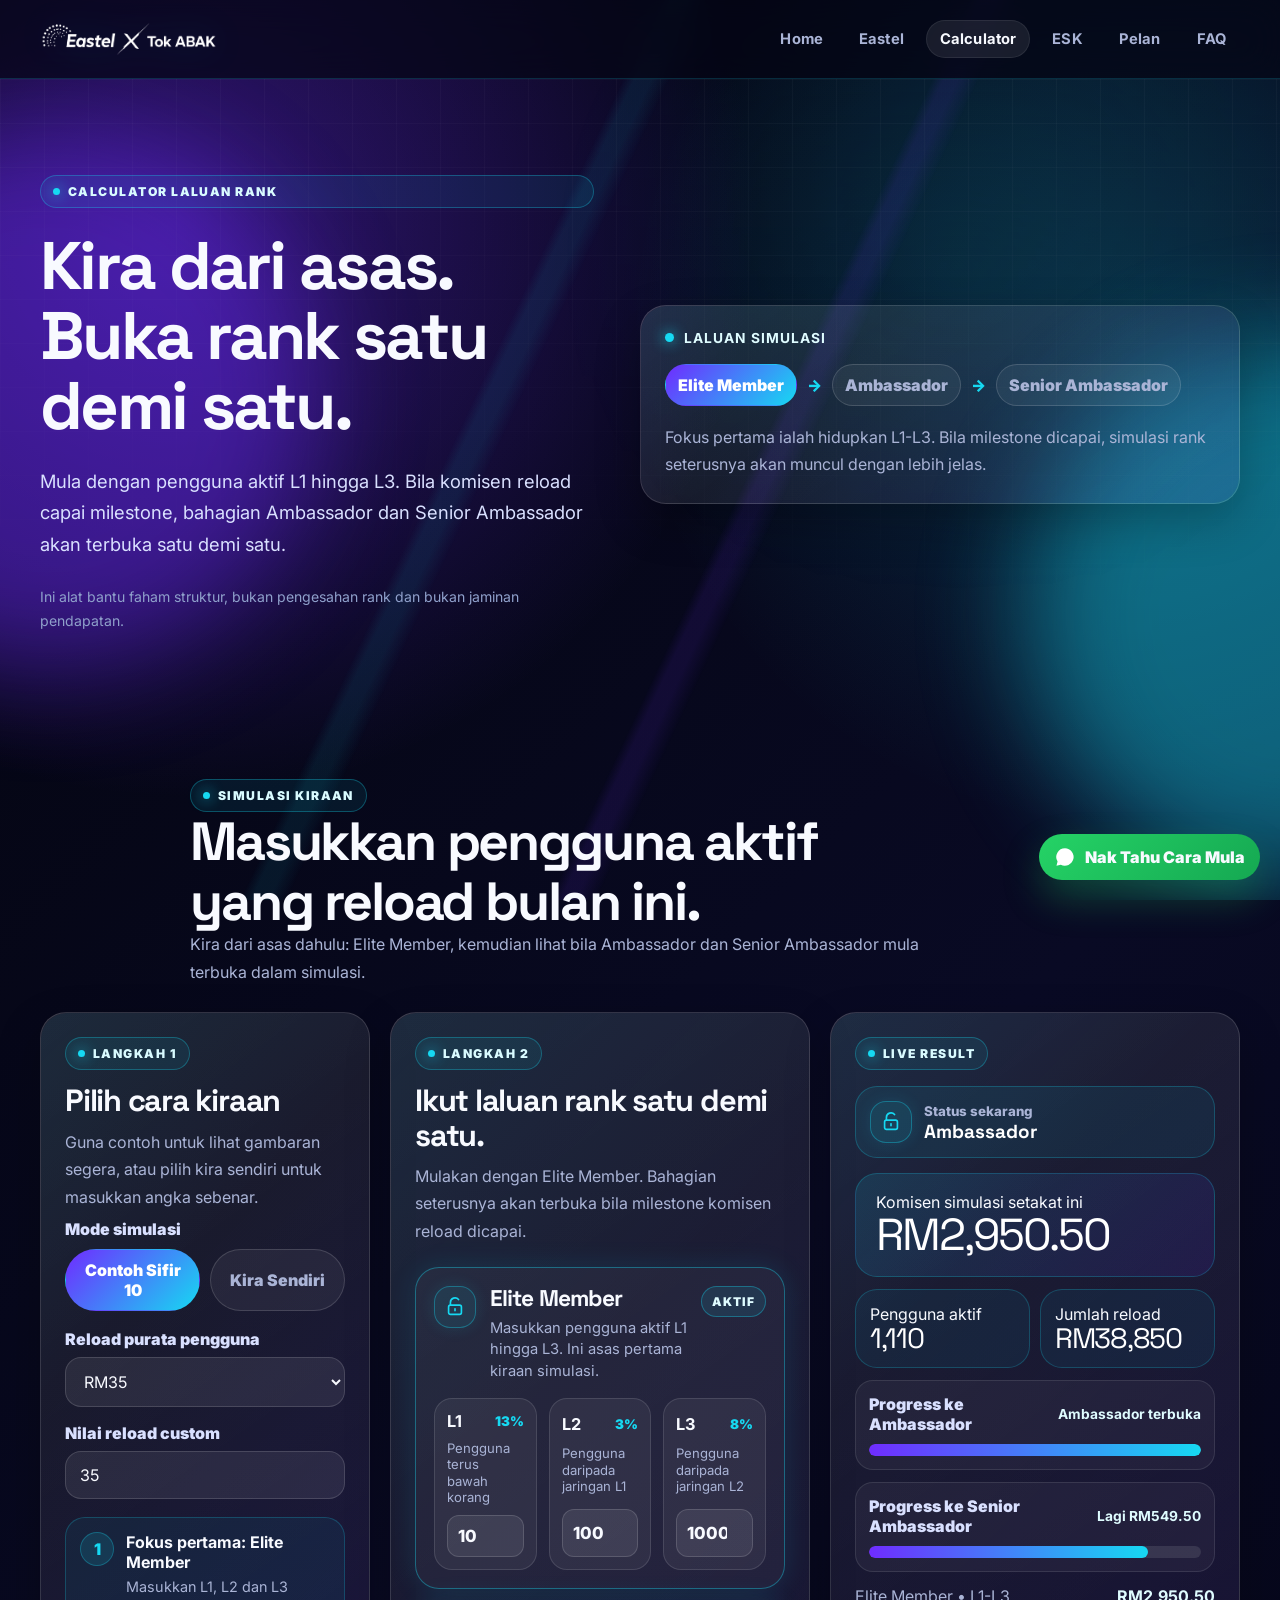
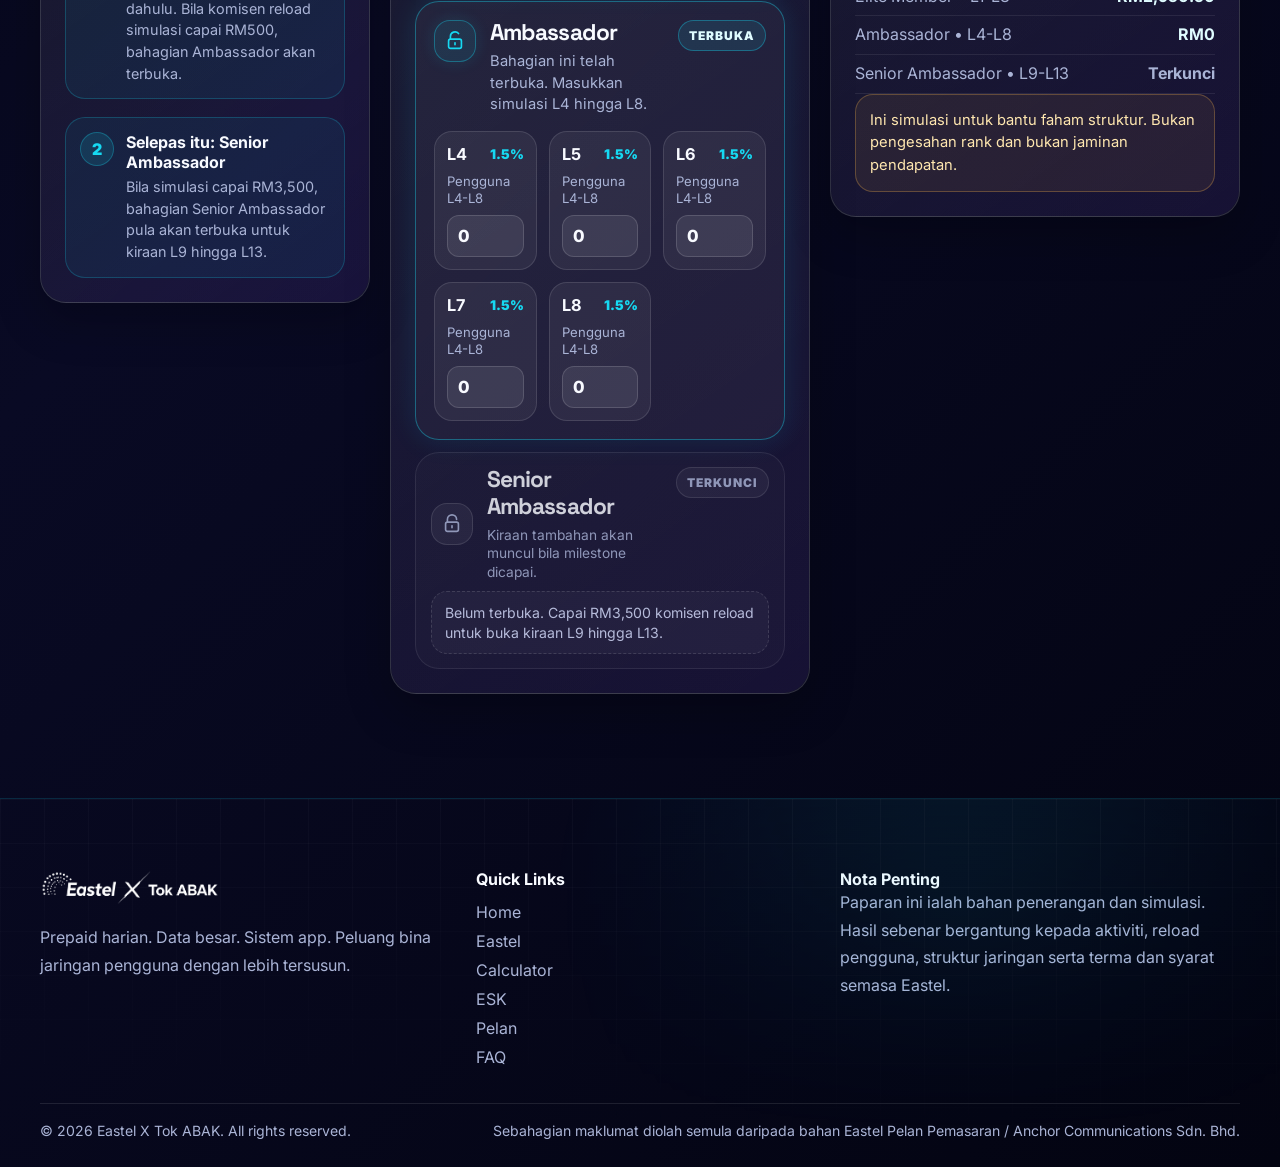
==== calculator/index.html @ 1380b823 "Add files via upload" ====
<!doctype html>
<html lang="ms">
<head>
  <meta charset="utf-8">
  <meta name="viewport" content="width=device-width, initial-scale=1">
  <title>Eastel X Tok ABAK | Calculator Laluan Rank</title>
  <meta name="description" content="Simulasi interaktif untuk faham laluan Elite Member, Ambassador dan Senior Ambassador berdasarkan komisen reload.">
  <meta property="og:title" content="Eastel X Tok ABAK | Calculator Laluan Rank">
  <meta property="og:description" content="Simulasi interaktif untuk faham laluan Elite Member, Ambassador dan Senior Ambassador berdasarkan komisen reload.">
  <meta property="og:image" content="https://jtk-eastel.github.io/TokAbak/assets/og-eastel-tok-abak.png">
  <meta property="og:type" content="website">
  <meta name="twitter:card" content="summary_large_image">
  <link rel="icon" href="../assets/favicon.png">
  <link rel="preconnect" href="https://fonts.googleapis.com">
  <link rel="preconnect" href="https://fonts.gstatic.com" crossorigin>
  <link href="https://fonts.googleapis.com/css2?family=Inter:wght@400;500;600;700;800;900&family=Space+Grotesk:wght@600;700&display=swap" rel="stylesheet">
  <link rel="stylesheet" href="../style.css">
</head>
<body class="calculator-page">
  <div class="site-bg" aria-hidden="true"><span class="orb orb-a"></span><span class="orb orb-b"></span></div>
  <header class="site-header">
  <div class="container nav-shell">
    <a class="brand" href="../"><img src="../assets/logo-eastel-x-tokabak-white.png" alt="Eastel X Tok ABAK"></a>
    <nav class="nav-links" aria-label="Navigasi utama"><a class="nav-link " href="../">Home</a>
<a class="nav-link " href="../eastel/">Eastel</a>
<a class="nav-link active" href="../calculator/">Calculator</a>
<a class="nav-link " href="../esk/">ESK</a>
<a class="nav-link " href="../pelan-pemasaran/">Pelan</a>
<a class="nav-link " href="../faq/">FAQ</a></nav>
    <button class="menu-toggle" aria-label="Buka menu" aria-expanded="false" data-menu-toggle><span></span><span></span><span></span></button>
  </div>
  <div class="mobile-panel" data-mobile-menu>
    <div class="mobile-panel-inner">
      <a class="mobile-link " href="../">Home</a>
<a class="mobile-link " href="../eastel/">Eastel</a>
<a class="mobile-link active" href="../calculator/">Calculator</a>
<a class="mobile-link " href="../esk/">ESK</a>
<a class="mobile-link " href="../pelan-pemasaran/">Pelan</a>
<a class="mobile-link " href="../faq/">FAQ</a>
    </div>
  </div>
</header>
  <main>
<section class="hero section-dark cyber-bg calculator-hero calculator-story-hero">
  <div class="container hero-grid">
    <div class="hero-copy reveal">
      <span class="eyebrow">Calculator Laluan Rank</span>
      <h1>Kira dari asas. Buka rank satu demi satu.</h1>
      <p class="lead">Mula dengan pengguna aktif L1 hingga L3. Bila komisen reload capai milestone, bahagian Ambassador dan Senior Ambassador akan terbuka satu demi satu.</p>
      <p class="mini-disclaimer">Ini alat bantu faham struktur, bukan pengesahan rank dan bukan jaminan pendapatan.</p>
    </div>
    <div class="dashboard-card reveal calc-preview-card rank-story-card">
      <div class="unlock-preview-line"><span class="preview-dot"></span><b>Laluan Simulasi</b></div>
      <div class="preview-ranks" aria-label="Laluan rank calculator">
        <span class="preview-rank active">Elite Member</span>
        <span class="preview-arrow">→</span>
        <span class="preview-rank">Ambassador</span>
        <span class="preview-arrow">→</span>
        <span class="preview-rank">Senior Ambassador</span>
      </div>
      <p>Fokus pertama ialah hidupkan L1-L3. Bila milestone dicapai, simulasi rank seterusnya akan muncul dengan lebih jelas.</p>
    </div>
  </div>
</section>

<section class="section calculator-guided-section" data-income-calculator>
  <div class="container guided-calculator-intro reveal">
    <span class="eyebrow">Simulasi Kiraan</span>
    <h2>Masukkan pengguna aktif yang reload bulan ini.</h2>
    <p>Kira dari asas dahulu: Elite Member, kemudian lihat bila Ambassador dan Senior Ambassador mula terbuka dalam simulasi.</p>
  </div>

  <div class="container unlock-dashboard guided-unlock-dashboard">
    <aside class="dashboard-card rank-setup guided-setup reveal">
      <span class="eyebrow">Langkah 1</span>
      <h2>Pilih cara kiraan</h2>
      <p>Guna contoh untuk lihat gambaran segera, atau pilih kira sendiri untuk masukkan angka sebenar.</p>

      <label class="field-label">Mode simulasi</label>
      <div class="preset-tabs unlock-presets guided-mode-tabs">
        <button type="button" class="active" data-preset="example10">Contoh Sifir 10</button>
        <button type="button" data-preset="manual">Kira Sendiri</button>
      </div>

      <div class="form-group">
        <label for="reload">Reload purata pengguna</label>
        <select id="reload" data-reload>
          <option value="35">RM35</option>
          <option value="50">RM50</option>
          <option value="custom">Custom</option>
        </select>
      </div>
      <div class="form-group" data-custom-wrap hidden>
        <label for="customReload">Nilai reload custom</label>
        <input id="customReload" type="number" min="1" value="35" data-custom-reload>
      </div>

      <div class="unlock-help-card friendly-help-card">
        <span class="help-icon" aria-hidden="true">1</span>
        <div>
          <strong>Fokus pertama: Elite Member</strong>
          <p>Masukkan L1, L2 dan L3 dahulu. Bila komisen reload simulasi capai RM500, bahagian Ambassador akan terbuka.</p>
        </div>
      </div>
      <div class="unlock-help-card friendly-help-card">
        <span class="help-icon" aria-hidden="true">2</span>
        <div>
          <strong>Selepas itu: Senior Ambassador</strong>
          <p>Bila simulasi capai RM3,500, bahagian Senior Ambassador pula akan terbuka untuk kiraan L9 hingga L13.</p>
        </div>
      </div>
    </aside>

    <aside class="dashboard-card unlock-result result-panel guided-result reveal" aria-live="polite">
      <span class="eyebrow">Live Result</span>
      <div class="rank-status" data-rank-status>
        <span class="rank-status-icon" data-status-icon aria-hidden="true"></span>
        <div>
          <small>Status sekarang</small>
          <strong data-status-title>Elite Member</strong>
        </div>
      </div>

      <div class="result-tile primary-result">
        <span>Komisen simulasi setakat ini</span>
        <div class="result-number" data-result-commission>RM2,950.50</div>
      </div>
      <div class="result-mini-grid">
        <div class="result-tile compact"><span>Pengguna aktif</span><div class="result-number small" data-result-users>1,110</div></div>
        <div class="result-tile compact"><span>Jumlah reload</span><div class="result-number small" data-result-reload>RM38,850</div></div>
      </div>

      <div class="milestone-card" data-ambassador-progress>
        <div class="milestone-head"><span>Progress ke Ambassador</span><b data-ambassador-text>100% ke RM500</b></div>
        <div class="progress-bar"><span data-ambassador-bar style="width:100%"></span></div>
      </div>
      <div class="milestone-card" data-senior-progress>
        <div class="milestone-head"><span>Progress ke Senior Ambassador</span><b data-senior-text>84% ke RM3,500</b></div>
        <div class="progress-bar"><span data-senior-bar style="width:84%"></span></div>
      </div>

      <div class="breakdown" data-breakdown></div>
      <p class="disclaimer">Ini simulasi untuk bantu faham struktur. Bukan pengesahan rank dan bukan jaminan pendapatan.</p>
    </aside>

    <section class="dashboard-card unlock-journey guided-journey reveal">
      <span class="eyebrow">Langkah 2</span>
      <h2>Ikut laluan rank satu demi satu.</h2>
      <p>Mulakan dengan Elite Member. Bahagian seterusnya akan terbuka bila milestone komisen reload dicapai.</p>
      <div class="rank-unlock-stack" data-unlock-journey></div>
    </section>
  </div>
</section>
</main>
  <footer class="site-footer section-dark">
  <div class="container footer-grid">
    <div class="footer-brand">
      <img src="../assets/logo-eastel-x-tokabak-white.png" alt="Eastel X Tok ABAK">
      <p>Prepaid harian. Data besar. Sistem app. Peluang bina jaringan pengguna dengan lebih tersusun.</p>
    </div>
    <div class="footer-links">
      <strong>Quick Links</strong>
      <div><a href="../">Home</a>
<a href="../eastel/">Eastel</a>
<a href="../calculator/">Calculator</a>
<a href="../esk/">ESK</a>
<a href="../pelan-pemasaran/">Pelan</a>
<a href="../faq/">FAQ</a></div>
    </div>
    <div class="footer-note">
      <strong>Nota Penting</strong>
      <p>Paparan ini ialah bahan penerangan dan simulasi. Hasil sebenar bergantung kepada aktiviti, reload pengguna, struktur jaringan serta terma dan syarat semasa Eastel.</p>
    </div>
  </div>
  <div class="container footer-bottom">
    <span>© 2026 Eastel X Tok ABAK. All rights reserved.</span>
    <span>Sebahagian maklumat diolah semula daripada bahan Eastel Pelan Pemasaran / Anchor Communications Sdn. Bhd.</span>
  </div>
</footer>
<a class="floating-wa" href="https://api.whatsapp.com/send/?phone=601175947174&text=NakTahuCaraMula&type=phone_number&app_absent=0" target="_blank" rel="noopener" aria-label="Nak Tahu Cara Mula"><img src="../assets/whatsapp-logo-white.svg" alt=""><span>Nak Tahu Cara Mula</span></a>
  <script src="../script.js"></script>
</body>
</html>
---- style.css ----
:root{
  --bg:#050615; --bg-deep:#080a22; --bg-soft:#101338;
  --panel:rgba(255,255,255,.065); --panel-strong:rgba(255,255,255,.1); --panel-glass:rgba(13,16,48,.74);
  --purple:#6f2cff; --violet:#8b35ff; --cyan:#16d9f2; --blue:#3b82f6; --green:#25d366;
  --text:#f8faff; --muted:#aab4d6; --muted-strong:#d9e0ff;
  --border:rgba(255,255,255,.14); --border-glow:rgba(22,217,242,.34);
  --soft-panel:#f7f5ff; --dark-text:#0d1022; --muted-dark:#5f6680;
  --radius-md:18px; --radius-lg:26px; --radius-xl:34px;
  --shadow-glow:0 0 40px rgba(111,44,255,.35); --shadow-cyan:0 0 32px rgba(22,217,242,.28);
  --container:1200px;
}
*{box-sizing:border-box}
html{scroll-behavior:smooth}
body{
  margin:0; font-family:Inter,system-ui,-apple-system,Segoe UI,sans-serif; color:var(--text);
  background:
    radial-gradient(circle at 14% 8%, rgba(111,44,255,.42), transparent 36rem),
    radial-gradient(circle at 88% 12%, rgba(22,217,242,.18), transparent 31rem),
    linear-gradient(135deg,#03040d 0%,#090a24 50%,#030411 100%);
  min-height:100vh; overflow-x:hidden;
}
body.menu-open{overflow:hidden}
a{color:inherit;text-decoration:none}
img{max-width:100%;display:block}
button,input,select{font:inherit}
.container{width:min(var(--container),calc(100% - 40px));margin-inline:auto}
.section{padding:104px 0;position:relative}
.section.compact{padding:72px 0}
.section-dark{position:relative;overflow:hidden}
.section-dark::before,.cyber-bg::before{
  content:"";position:absolute;inset:0;pointer-events:none;opacity:.52;
  background-image:
    linear-gradient(rgba(255,255,255,.055) 1px,transparent 1px),
    linear-gradient(90deg,rgba(255,255,255,.055) 1px,transparent 1px),
    radial-gradient(circle at 75% 30%,rgba(22,217,242,.18),transparent 26rem);
  background-size:44px 44px,44px 44px,100% 100%;
  mask-image:linear-gradient(to bottom,black,transparent 95%);
}
.site-bg{position:fixed;inset:0;overflow:hidden;pointer-events:none;z-index:-3}
.site-bg::after{content:"";position:absolute;inset:-20%;background:linear-gradient(115deg,transparent 0 42%,rgba(22,217,242,.08) 42.5% 43.2%,transparent 44% 55%,rgba(111,44,255,.11) 55.5% 56.1%,transparent 57%);animation:gridShift 18s linear infinite}
.orb{position:absolute;width:34rem;height:34rem;border-radius:999px;filter:blur(55px);opacity:.42;animation:floatOrb 12s ease-in-out infinite alternate}
.orb-a{background:var(--purple);left:-14rem;top:8rem}.orb-b{background:var(--cyan);right:-18rem;top:38%;animation-delay:-4s}
@keyframes gridShift{to{transform:translate3d(70px,40px,0)}}
@keyframes floatOrb{to{transform:translate3d(4rem,-2rem,0) scale(1.08)}}
@media(prefers-reduced-motion:reduce){*,*::before,*::after{animation:none!important;transition:none!important;scroll-behavior:auto!important}}
.site-header{position:sticky;top:0;z-index:1000;background:rgba(5,6,21,.72);backdrop-filter:blur(18px);border-bottom:1px solid rgba(22,217,242,.18)}
.nav-shell{min-height:78px;display:flex;align-items:center;gap:26px}
.brand{display:inline-flex;align-items:center;flex:0 0 auto}.brand img{width:178px;max-height:56px;object-fit:contain;filter:drop-shadow(0 0 18px rgba(22,217,242,.2))}
.nav-links{margin-left:auto;display:flex;align-items:center;gap:8px}.nav-link{padding:10px 14px;border-radius:999px;color:var(--muted);font-weight:700;font-size:.92rem;letter-spacing:.01em}.nav-link:hover,.nav-link.active{color:var(--text);background:rgba(255,255,255,.08);box-shadow:inset 0 0 0 1px rgba(255,255,255,.08)}
.btn{display:inline-flex;align-items:center;justify-content:center;gap:10px;padding:13px 18px;border-radius:999px;border:1px solid transparent;font-weight:900;line-height:1;cursor:pointer;transition:.2s ease;white-space:nowrap;min-height:48px}
.btn img{width:20px;height:20px}.btn-primary{background:linear-gradient(135deg,var(--green),#15a852);color:white;box-shadow:0 14px 34px rgba(37,211,102,.26)}.btn-primary:hover{transform:translateY(-2px);box-shadow:0 20px 42px rgba(37,211,102,.34)}
.btn-secondary{background:linear-gradient(135deg,var(--purple),var(--cyan));color:white;box-shadow:var(--shadow-glow)}.btn-secondary:hover,.btn-ghost:hover{transform:translateY(-2px)}
.btn-ghost{border-color:rgba(255,255,255,.2);background:rgba(255,255,255,.06);color:var(--text)}.btn.full{width:100%}
.nav-cta{padding-inline:16px}.menu-toggle{display:none;margin-left:auto;width:48px;height:48px;border:1px solid var(--border);background:rgba(255,255,255,.06);border-radius:16px;align-items:center;justify-content:center;flex-direction:column;gap:5px}.menu-toggle span{width:20px;height:2px;border-radius:4px;background:var(--text)}
.mobile-panel{display:none;position:fixed;inset:78px 16px auto 16px;z-index:999}.mobile-panel-inner{border:1px solid var(--border);background:rgba(8,10,34,.94);backdrop-filter:blur(22px);border-radius:26px;padding:18px;box-shadow:var(--shadow-glow)}.mobile-link{display:block;padding:15px 16px;border-radius:16px;color:var(--muted);font-weight:900}.mobile-link.active,.mobile-link:hover{color:var(--text);background:rgba(255,255,255,.08)}
.eyebrow{display:inline-flex;align-items:center;gap:8px;padding:8px 12px;border:1px solid rgba(22,217,242,.3);border-radius:999px;color:#d9fbff;background:rgba(22,217,242,.08);font-size:.76rem;font-weight:900;letter-spacing:.12em;text-transform:uppercase}.eyebrow::before{content:"";width:7px;height:7px;border-radius:999px;background:var(--cyan);box-shadow:0 0 14px var(--cyan)}
h1,h2,h3{font-family:"Space Grotesk",Inter,sans-serif;margin:0;color:var(--text);letter-spacing:-.04em}h1{font-size:clamp(2.65rem,6.3vw,5.5rem);line-height:1.03}h2{font-size:clamp(2rem,4.2vw,3.45rem);line-height:1.11}h3{font-size:1.18rem;line-height:1.18}p{color:var(--muted);line-height:1.72;font-size:clamp(1rem,1.2vw,1.1rem);margin:0}.lead{font-size:1.15rem;color:var(--muted-strong);max-width:760px}.highlight{color:var(--cyan);text-shadow:0 0 20px rgba(22,217,242,.28)}
.hero{padding:106px 0 86px;min-height:calc(100vh - 78px);display:flex;align-items:center}.hero-grid{position:relative;z-index:1;display:grid;grid-template-columns:minmax(0,1.02fr) minmax(390px,.98fr);gap:54px;align-items:center}.hero-copy{display:grid;gap:24px}.hero-copy p{max-width:690px}.hero-actions{display:flex;gap:14px;align-items:center;flex-wrap:wrap}.mini-disclaimer{font-size:.88rem!important;color:#8fa0cb!important}.hero-stage{position:relative}.hero-composition{position:relative;min-height:560px;border:1px solid rgba(22,217,242,.22);border-radius:38px;background:linear-gradient(145deg,rgba(255,255,255,.1),rgba(255,255,255,.035));box-shadow:var(--shadow-glow);overflow:hidden;padding:24px}.hero-composition::before{content:"";position:absolute;inset:18px;border-radius:30px;border:1px solid rgba(255,255,255,.08);background:radial-gradient(circle at 50% 80%,rgba(22,217,242,.22),transparent 16rem),linear-gradient(180deg,rgba(111,44,255,.12),transparent);z-index:0}.hero-img{position:relative;z-index:2;width:100%;height:100%;object-fit:contain;filter:drop-shadow(0 25px 50px rgba(0,0,0,.46))}.platform{position:absolute;left:14%;right:14%;bottom:40px;height:44px;border-radius:999px;background:radial-gradient(ellipse at center,rgba(22,217,242,.58),transparent 70%);filter:blur(4px);animation:pulseGlow 3s ease-in-out infinite alternate}.hud-chip{position:absolute;z-index:3;display:flex;align-items:center;gap:8px;padding:10px 12px;border-radius:999px;border:1px solid rgba(22,217,242,.28);background:rgba(5,6,21,.72);backdrop-filter:blur(12px);font-weight:900;font-size:.82rem;box-shadow:0 0 22px rgba(22,217,242,.15)}.hud-chip i{width:8px;height:8px;border-radius:999px;background:var(--cyan);box-shadow:0 0 12px var(--cyan)}.chip-1{top:28px;left:24px}.chip-2{top:112px;right:20px}.chip-3{bottom:110px;left:22px}.chip-4{bottom:30px;right:24px}@keyframes pulseGlow{to{opacity:.65;transform:scaleX(1.12)}}
.section-head{display:grid;gap:14px;margin-bottom:34px}.section-head.center{text-align:center;justify-items:center}.section-head p{max-width:760px}.grid{display:grid;gap:20px}.grid.four{grid-template-columns:repeat(4,1fr)}.grid.three{grid-template-columns:repeat(3,1fr)}.grid.two{grid-template-columns:repeat(2,1fr)}
.glass-card,.neon-card,.dashboard-card,.product-frame,.table-card,.faq-item{position:relative;border:1px solid var(--border);background:linear-gradient(145deg,rgba(255,255,255,.095),rgba(255,255,255,.035));border-radius:var(--radius-lg);padding:24px;box-shadow:0 18px 46px rgba(0,0,0,.24);overflow:hidden}.glass-card::after,.neon-card::after,.dashboard-card::after{content:"";position:absolute;inset:0;border-radius:inherit;pointer-events:none;background:linear-gradient(135deg,rgba(22,217,242,.08),transparent 32%,rgba(111,44,255,.1));opacity:.85}.glass-card>* ,.neon-card>* ,.dashboard-card>*{position:relative;z-index:1}.glass-card h3,.neon-card h3{margin:12px 0 8px}.card-icon,.mission-id{display:inline-grid;place-items:center;min-width:42px;height:42px;border-radius:15px;border:1px solid rgba(22,217,242,.26);background:rgba(22,217,242,.08);color:var(--cyan);font-weight:900}.neon-card{border-color:rgba(22,217,242,.22)}.neon-card:hover{box-shadow:var(--shadow-cyan);transform:translateY(-3px)}.dark-card{background:rgba(8,10,34,.65)}
.stats-hud{display:grid;grid-template-columns:repeat(4,1fr);gap:18px}.stat-card{padding:22px;border:1px solid rgba(22,217,242,.22);border-radius:24px;background:rgba(255,255,255,.06);box-shadow:inset 0 1px 0 rgba(255,255,255,.08),0 0 26px rgba(22,217,242,.08)}.stat-card strong{display:block;font-family:"Space Grotesk";font-size:clamp(1.75rem,3.2vw,3rem);line-height:1.05;white-space:nowrap;color:white}.stat-card span{display:block;margin-top:8px;color:var(--muted);font-weight:800}
.mentor-console{display:grid;grid-template-columns:.9fr 1.1fr;gap:38px;align-items:center}.mentor-frame{position:relative;border-radius:34px;padding:22px;background:linear-gradient(145deg,rgba(111,44,255,.3),rgba(22,217,242,.08));border:1px solid rgba(255,255,255,.14);box-shadow:var(--shadow-glow)}.mentor-frame img{border-radius:26px;width:100%;max-height:560px;object-fit:cover;object-position:center top}.mentor-label{position:absolute;left:40px;bottom:40px;padding:12px 14px;border-radius:999px;background:rgba(5,6,21,.76);border:1px solid rgba(22,217,242,.28);backdrop-filter:blur(14px);font-weight:900}.mission-grid{display:grid;gap:16px}.mission-card{display:grid;grid-template-columns:auto 1fr;gap:16px;align-items:start}.split{display:grid;grid-template-columns:1fr 1fr;gap:38px;align-items:center}.product-frame{padding:18px}.product-frame img{border-radius:22px;width:100%;object-fit:contain;background:rgba(0,0,0,.18)}.holo-caption{margin-top:12px;color:var(--muted);font-size:.92rem}.pill-list{display:flex;gap:10px;flex-wrap:wrap}.pill-list span,.chapter-pills a{padding:9px 12px;border-radius:999px;border:1px solid rgba(22,217,242,.24);background:rgba(22,217,242,.07);font-weight:800;color:#dffcff;font-size:.9rem}.cta-panel{text-align:center;border:1px solid rgba(22,217,242,.22);border-radius:38px;background:linear-gradient(145deg,rgba(111,44,255,.18),rgba(22,217,242,.08));padding:54px;box-shadow:var(--shadow-glow)}.cta-panel p{max-width:720px;margin:14px auto 24px}.light-section{background:linear-gradient(180deg,#f7f5ff,#eef3ff);color:var(--dark-text)}.light-section h2,.light-section h3{color:var(--dark-text)}.light-section p{color:var(--muted-dark)}.light-card{background:white;border:1px solid rgba(13,16,34,.1);box-shadow:0 18px 38px rgba(13,16,34,.08);color:var(--dark-text)}.light-card p{color:var(--muted-dark)}
.dashboard-layout{display:grid;grid-template-columns:300px minmax(0,1fr) 320px;gap:18px;align-items:start}.control-panel,.result-panel{position:sticky;top:100px}.form-group{display:grid;gap:8px;margin-bottom:16px}.form-group label{font-weight:900;color:var(--muted-strong)}select,input{width:100%;border:1px solid rgba(255,255,255,.14);border-radius:16px;background:rgba(255,255,255,.08);color:var(--text);padding:13px 14px;outline:none}select option{color:#111}.preset-tabs{display:flex;gap:8px;flex-wrap:wrap}.preset-tabs button,.rank-tabs button{border:1px solid var(--border);background:rgba(255,255,255,.06);color:var(--muted);border-radius:999px;padding:10px 13px;font-weight:900;cursor:pointer}.preset-tabs button.active,.rank-tabs button.active{background:linear-gradient(135deg,var(--purple),var(--cyan));color:white;border-color:transparent}.level-groups{display:grid;gap:16px}.level-group{border:1px solid var(--border);border-radius:24px;padding:16px;background:rgba(255,255,255,.04)}.level-group h3{font-size:1rem;margin-bottom:12px}.level-grid{display:grid;grid-template-columns:repeat(3,1fr);gap:10px}.level-card{border:1px solid rgba(255,255,255,.12);background:rgba(255,255,255,.055);border-radius:18px;padding:12px}.level-card.locked{opacity:.48}.level-card.unlocked{border-color:rgba(22,217,242,.42);box-shadow:0 0 18px rgba(22,217,242,.1)}.level-card label{display:flex;justify-content:space-between;gap:8px;font-weight:900;margin-bottom:8px}.level-card small{color:var(--muted)}.level-card input{padding:10px;border-radius:12px}.result-number{font-family:"Space Grotesk";font-size:clamp(2rem,4vw,3.5rem);line-height:1.02;color:white;white-space:nowrap}.result-tile{padding:18px;border-radius:22px;border:1px solid rgba(22,217,242,.22);background:rgba(22,217,242,.06);margin-bottom:12px}.progress-bar{height:12px;border-radius:999px;background:rgba(255,255,255,.1);overflow:hidden;margin-top:10px}.progress-bar span{display:block;height:100%;width:0%;background:linear-gradient(90deg,var(--purple),var(--cyan));border-radius:inherit;transition:width .5s ease}.breakdown{display:grid;gap:8px;margin-top:14px}.breakdown-row{display:flex;justify-content:space-between;gap:12px;color:var(--muted);border-bottom:1px solid rgba(255,255,255,.08);padding-bottom:8px}.breakdown-row b{color:var(--text)}.disclaimer{border:1px solid rgba(255,184,77,.28);background:rgba(255,184,77,.08);color:#ffe7b0;border-radius:18px;padding:14px;font-size:.92rem;line-height:1.55}.esk-calc{display:grid;grid-template-columns:repeat(3,1fr);gap:14px}.esk-results{display:grid;grid-template-columns:repeat(4,1fr);gap:14px;margin-top:20px}.rank-ladder{display:grid;grid-template-columns:repeat(4,1fr);gap:18px;position:relative}.rank-card{min-height:230px}.rank-card .rate{font-family:"Space Grotesk";font-size:2rem;color:var(--cyan);margin:12px 0}.verification-wall{display:grid;grid-template-columns:1fr 1fr;gap:18px}.verification-wall .product-frame:first-child{grid-row:span 2}.chapter-pills{display:flex;gap:10px;overflow-x:auto;padding-bottom:8px;margin:22px 0 30px}.chapter-pills a{flex:0 0 auto}.data-table{width:100%;border-collapse:separate;border-spacing:0;overflow:hidden;border-radius:20px}.data-table th,.data-table td{padding:15px 16px;border-bottom:1px solid rgba(255,255,255,.1);text-align:left}.data-table th{color:#dffcff;background:rgba(22,217,242,.08)}.data-table td{color:var(--muted-strong)}.table-wrap{overflow-x:auto;border:1px solid var(--border);border-radius:22px;background:rgba(255,255,255,.045)}.timeline{display:grid;grid-template-columns:repeat(4,1fr);gap:14px}.timeline-card strong{display:block;color:var(--cyan);font-family:"Space Grotesk";font-size:1.5rem;white-space:nowrap}.faq-list{display:grid;gap:14px;max-width:900px;margin-inline:auto}.faq-item{padding:0}.faq-question{width:100%;border:0;background:transparent;color:var(--text);display:flex;align-items:center;justify-content:space-between;gap:24px;padding:22px 24px;cursor:pointer;text-align:left;font-weight:900}.faq-icon{width:34px;height:34px;border-radius:999px;border:1px solid rgba(22,217,242,.26);display:grid;place-items:center;flex:0 0 auto;color:var(--cyan);background:rgba(22,217,242,.08)}.faq-answer{display:grid;grid-template-rows:0fr;transition:grid-template-rows .25s ease}.faq-answer>div{overflow:hidden;padding:0 24px}.faq-item.open{border-color:rgba(22,217,242,.38);box-shadow:var(--shadow-cyan)}.faq-item.open .faq-answer{grid-template-rows:1fr}.faq-item.open .faq-answer>div{padding-bottom:22px}.faq-item.open .faq-icon{background:linear-gradient(135deg,var(--purple),var(--cyan));color:white}.site-footer{padding:70px 0 28px;border-top:1px solid rgba(22,217,242,.16)}.footer-grid{display:grid;grid-template-columns:1.1fr .9fr 1.1fr;gap:36px}.footer-brand img{width:180px;margin-bottom:18px}.footer-links div{display:grid;gap:9px;margin-top:13px}.footer-links a{color:var(--muted)}.footer-links a:hover{color:var(--cyan)}.footer-bottom{border-top:1px solid rgba(255,255,255,.1);margin-top:36px;padding-top:18px;display:flex;justify-content:space-between;gap:16px;color:var(--muted);font-size:.88rem}.floating-wa{position:fixed;right:20px;bottom:20px;z-index:998;display:flex;align-items:center;gap:9px;padding:12px 15px;border-radius:999px;background:linear-gradient(135deg,var(--green),#15a852);box-shadow:0 18px 38px rgba(37,211,102,.28);font-weight:900}.floating-wa img{width:22px;height:22px}.reveal{opacity:0;transform:translateY(18px);transition:opacity .6s ease,transform .6s ease}.reveal.in-view{opacity:1;transform:none}
@media(max-width:1060px){.nav-links,.nav-cta{display:none}.menu-toggle{display:flex}.mobile-panel.open{display:block}.hero-grid,.mentor-console,.split,.dashboard-layout{grid-template-columns:1fr}.hero{padding-top:82px}.hero-composition{min-height:auto}.control-panel,.result-panel{position:relative;top:auto}.stats-hud,.grid.four,.rank-ladder,.esk-results{grid-template-columns:repeat(2,1fr)}.verification-wall{grid-template-columns:1fr}.verification-wall .product-frame:first-child{grid-row:auto}.footer-grid{grid-template-columns:1fr 1fr}}
@media(max-width:720px){.container{width:min(100% - 28px, var(--container))}.section{padding:64px 0}.hero{min-height:auto;padding:64px 0}.hero-grid{gap:28px}.hero-actions .btn{width:100%}h1{font-size:clamp(2.2rem,12vw,3.4rem)}h2{font-size:clamp(1.8rem,9vw,2.55rem)}.brand img{width:138px}.stats-hud,.grid.three,.grid.four,.grid.two,.esk-calc,.esk-results,.timeline{grid-template-columns:1fr}.level-grid{grid-template-columns:1fr}.hero-composition{border-radius:26px;padding:12px}.hud-chip{position:relative;display:inline-flex;top:auto!important;left:auto!important;right:auto!important;bottom:auto!important;margin:5px;font-size:.74rem}.hero-composition .hud-wrap{position:absolute;left:14px;right:14px;bottom:14px;display:flex;flex-wrap:wrap}.cta-panel{padding:34px 20px}.footer-grid,.footer-bottom{grid-template-columns:1fr;display:grid}.floating-wa span{display:none}.floating-wa{border-radius:50%;width:56px;height:56px;justify-content:center;padding:0}.result-number{font-size:2.15rem}.stat-card strong{white-space:normal;overflow-wrap:normal}.table-wrap{margin-inline:-4px}.data-table th,.data-table td{padding:13px 12px;white-space:nowrap}}

/* === FINAL PRESENTATION QA AMEND: overflow-safe graphics & numbers === */
:root{
  --num-max: 2.85rem;
}

/* Slightly tighter hero typography for presentation screens */
h1{font-size:clamp(2.45rem,5.25vw,4.75rem);line-height:1.04;}
.hero-grid{grid-template-columns:minmax(0,.96fr) minmax(420px,1.04fr);gap:46px;}
.hero-composition{
  min-height:clamp(380px,34vw,500px);
  display:flex;
  align-items:center;
  justify-content:center;
}
.hero-img{height:auto;max-height:100%;object-fit:contain;}
.platform{bottom:28px;}

/* Universal numeric safety: no cropped money values */
.dashboard-card,
.result-panel,
.result-tile,
.stat-card,
.product-frame,
.glass-card,
.neon-card{min-width:0;}
.result-tile,
.stat-card{
  overflow:visible;
}
.result-tile span,
.stat-card span{
  display:block;
}
.result-number,
.timeline-card strong,
.stat-card strong{
  max-width:100%;
  white-space:nowrap;
  overflow:visible;
  text-overflow:clip;
  letter-spacing:-.055em;
}
.result-number{
  font-size:clamp(1.85rem,3.1vw,var(--num-max));
}
.result-panel .result-number{
  font-size:clamp(1.85rem,2.6vw,2.55rem);
}
.dashboard-card .result-number{
  font-size:clamp(1.75rem,2.55vw,2.45rem);
}
.stat-card strong{
  font-size:clamp(1.65rem,2.8vw,2.65rem);
}

/* Better console layout: give Result HUD more room and let center shrink safely */
.dashboard-layout{
  grid-template-columns:minmax(250px,290px) minmax(0,1fr) minmax(360px,420px);
  gap:22px;
}
.result-panel{
  overflow:visible;
}
.result-panel .result-tile{
  padding:18px 20px;
}
.breakdown-row{
  align-items:flex-start;
}
.breakdown-row span{min-width:0;line-height:1.35;}
.breakdown-row b{white-space:nowrap;}

/* Mini dashboard cards must reflow instead of cutting values */
.dashboard-card .grid.two{
  grid-template-columns:repeat(auto-fit,minmax(240px,1fr));
}

/* ESK result cards: never force 4 columns if currency is long */
.esk-results{
  grid-template-columns:repeat(auto-fit,minmax(240px,1fr));
  align-items:stretch;
}
.esk-results .result-tile{
  min-height:126px;
}
.esk-results .result-number{
  font-size:clamp(2rem,3vw,2.9rem);
}

/* ESK form spacing presentation-ready */
.esk-calc{grid-template-columns:repeat(3,minmax(0,1fr));}
.preset-tabs{row-gap:10px;}

/* FAQ hero card: no placeholder feel */
.faq-question span:first-child{line-height:1.35;}
.faq-icon{font-size:1.2rem;font-weight:900;}

/* Presentation screen widths */
@media(max-width:1180px){
  .dashboard-layout{grid-template-columns:1fr;}
  .control-panel,.result-panel{position:relative;top:auto;}
  .result-panel .result-number{font-size:clamp(2rem,7vw,3.2rem);}
  .dashboard-card .result-number{font-size:clamp(2rem,5vw,3rem);}
}

@media(max-width:900px){
  .hero-grid{grid-template-columns:1fr;}
  .hero-composition{min-height:auto;padding:16px;}
  .hero-img{width:100%;}
  .platform{display:none;}
  .stats-hud{grid-template-columns:repeat(2,minmax(0,1fr));}
}

@media(max-width:720px){
  h1{font-size:clamp(2.15rem,10vw,3.25rem);}
  .result-number,
  .result-panel .result-number,
  .dashboard-card .result-number,
  .esk-results .result-number{
    font-size:clamp(1.85rem,10vw,2.65rem);
  }
  .stat-card strong{
    white-space:nowrap;
    font-size:clamp(1.7rem,9vw,2.55rem);
  }
  .stats-hud{grid-template-columns:1fr 1fr;gap:12px;}
  .stat-card{padding:18px 16px;border-radius:20px;}
  .stat-card span{font-size:.86rem;line-height:1.25;}
  .dashboard-card .grid.two{grid-template-columns:1fr;}
  .esk-calc,.esk-results{grid-template-columns:1fr;}
  .result-tile{padding:16px;}
}

@media(max-width:430px){
  .stats-hud{grid-template-columns:1fr;}
  .result-number,
  .result-panel .result-number,
  .dashboard-card .result-number,
  .esk-results .result-number{
    font-size:clamp(1.75rem,9vw,2.35rem);
    letter-spacing:-.06em;
  }
}

/* Pelan final polish: presentation-safe spacing and balanced Scenario Aiman cards */
.page-hero{
  min-height:auto!important;
  padding:96px 0 64px!important;
}
.page-hero .hero-grid{
  align-items:start;
}
.nav-strip-section{
  padding:18px 0 54px!important;
  position:sticky;
  top:78px;
  z-index:20;
  background:linear-gradient(180deg,rgba(5,6,21,.78),rgba(5,6,21,.46),rgba(5,6,21,0));
  backdrop-filter:blur(10px);
}
.chapter-pills-clean{
  width:fit-content;
  max-width:100%;
  margin:0 auto;
  justify-content:center;
  align-items:center;
  flex-wrap:wrap;
  gap:12px;
  overflow:visible;
  padding:10px 12px;
  border:1px solid rgba(22,217,242,.16);
  border-radius:999px;
  background:rgba(5,6,21,.42);
  box-shadow:0 16px 34px rgba(0,0,0,.18);
}
.chapter-pills-clean a{
  margin:0;
  min-width:max-content;
  padding:10px 15px;
  line-height:1;
  box-shadow:inset 0 0 0 1px rgba(255,255,255,.04);
}
.chapter-pills-clean a:hover{
  transform:translateY(-1px);
  border-color:rgba(22,217,242,.48);
  background:linear-gradient(135deg,rgba(111,44,255,.34),rgba(22,217,242,.18));
}
#aiman .split{
  align-items:start;
  grid-template-columns:minmax(0,1.08fr) minmax(420px,.92fr);
}
.scenario-panel{
  min-width:0;
}
.aiman-timeline{
  display:grid;
  grid-template-columns:repeat(2,minmax(0,1fr));
  gap:16px;
}
.aiman-timeline .timeline-card{
  min-width:0;
  min-height:142px;
  padding:22px 24px;
  display:flex;
  flex-direction:column;
  justify-content:center;
  gap:12px;
  overflow:visible;
}
.aiman-timeline .timeline-card span{
  color:var(--muted-strong);
  font-weight:900;
  line-height:1.16;
  font-size:clamp(.92rem,1vw,1.05rem);
}
.aiman-timeline .timeline-card strong{
  display:block;
  max-width:100%;
  font-family:"Space Grotesk",Inter,sans-serif;
  font-size:clamp(1.58rem,2.15vw,2.28rem);
  line-height:1;
  letter-spacing:-.06em;
  color:var(--cyan);
  white-space:nowrap;
  overflow:visible;
}
.aiman-timeline .total-card{
  border-color:rgba(22,217,242,.36);
  background:linear-gradient(145deg,rgba(22,217,242,.13),rgba(111,44,255,.12));
  box-shadow:0 0 28px rgba(22,217,242,.11);
}
.learning-card{
  margin-top:18px;
  padding:24px;
}
.learning-card h3{
  margin-bottom:8px;
}
@media(max-width:1060px){
  .nav-strip-section{position:relative;top:auto;padding:16px 0 42px!important;}
  .chapter-pills-clean{width:100%;justify-content:flex-start;flex-wrap:nowrap;overflow-x:auto;border-radius:24px;}
  #aiman .split{grid-template-columns:1fr;}
}
@media(max-width:720px){
  .page-hero{padding:74px 0 42px!important;}
  .nav-strip-section{padding:8px 0 34px!important;}
  .aiman-timeline{grid-template-columns:1fr;}
  .aiman-timeline .timeline-card{min-height:auto;padding:20px;}
  .aiman-timeline .timeline-card strong{font-size:clamp(1.82rem,9vw,2.35rem);letter-spacing:-.055em;}
}

/* === V6 MOBILE-ONLY FINAL QA ===
   Desktop/tablet-wide visual remains untouched. These rules only affect mobile/tablet-small layout. */
@media (max-width: 900px){
  html,body{width:100%;max-width:100%;overflow-x:hidden;}
  .site-header{backdrop-filter:blur(16px);}
  .nav-shell{min-height:68px;gap:12px;}
  .brand img{width:148px;max-height:46px;}
  .mobile-panel{inset:76px 12px auto 12px;}
  .mobile-panel-inner{padding:14px;border-radius:22px;}
  .mobile-link{padding:13px 14px;font-size:.96rem;}

  .container{width:min(100% - 30px,var(--container));}
  .section{padding:66px 0;}
  .section.compact{padding:48px 0;}
  .section-head{margin-bottom:24px;gap:10px;}
  .section-head.center{text-align:left;justify-items:start;}
  .section-head.center p{margin-inline:0;}

  .hero,
  .page-hero{padding:64px 0 50px!important;min-height:auto!important;}
  .hero-grid{grid-template-columns:1fr!important;gap:28px;}
  .hero-copy{gap:18px;}
  .hero-copy p,.lead{max-width:100%;font-size:1rem;line-height:1.62;}
  h1{font-size:clamp(2.18rem,9.6vw,3.15rem);line-height:1.04;letter-spacing:-.055em;}
  h2{font-size:clamp(1.78rem,7.2vw,2.42rem);line-height:1.12;letter-spacing:-.045em;}
  h3{font-size:1.08rem;}
  .eyebrow{font-size:.68rem;letter-spacing:.1em;padding:7px 10px;max-width:100%;}

  .hero-actions{display:grid;grid-template-columns:1fr;gap:10px;width:100%;}
  .hero-actions .btn{width:100%;min-height:50px;}
  .btn{min-height:48px;padding:12px 16px;font-size:.94rem;}

  /* Hero graphics: stack image + chips neatly instead of flex-row clutter */
  .hero-composition{display:block!important;min-height:auto!important;border-radius:26px;padding:14px;}
  .hero-composition::before{inset:10px;border-radius:22px;}
  .hero-img{width:100%;height:auto;max-height:420px;object-fit:contain;margin:0 auto;}
  .platform{display:none!important;}
  .hud-chip{position:static!important;display:inline-flex;margin:6px 5px 0 0;font-size:.72rem;line-height:1;padding:9px 10px;max-width:100%;white-space:nowrap;}

  .stats-hud{grid-template-columns:repeat(2,minmax(0,1fr));gap:12px;}
  .stat-card{padding:17px 15px;border-radius:20px;min-width:0;}
  .stat-card strong{font-size:clamp(1.42rem,7.2vw,2.25rem);letter-spacing:-.055em;white-space:nowrap;}
  .stat-card span{font-size:.82rem;line-height:1.25;margin-top:7px;}

  .glass-card,.neon-card,.dashboard-card,.product-frame,.table-card,.faq-item{border-radius:22px;padding:20px;}
  .grid,.mission-grid{gap:14px;}
  .grid.three,.grid.four,.grid.two,.mentor-console,.split,.dashboard-layout,.verification-wall{grid-template-columns:1fr!important;}
  .rank-ladder{grid-template-columns:1fr!important;gap:14px;}
  .rank-card{min-height:auto;}
  .rank-card .rate{font-size:1.55rem;}

  .mentor-frame{padding:14px;border-radius:26px;}
  .mentor-frame img{border-radius:20px;max-height:440px;object-fit:cover;}
  .mentor-label{left:24px;right:24px;bottom:24px;text-align:center;font-size:.86rem;}
  .mission-card{grid-template-columns:auto minmax(0,1fr);gap:12px;}
  .mission-id,.card-icon{min-width:38px;height:38px;border-radius:13px;font-size:.88rem;}

  .product-frame{padding:14px;}
  .product-frame img{border-radius:18px;max-height:460px;object-fit:contain;}
  .holo-caption{font-size:.86rem;line-height:1.45;}
  .pill-list{gap:8px;}
  .pill-list span{font-size:.82rem;padding:8px 10px;}

  .dashboard-layout{gap:16px;}
  .control-panel,.result-panel{position:relative!important;top:auto!important;}
  .control-panel{order:1;}
  .dashboard-layout>section.dashboard-card{order:2;}
  .result-panel{order:3;}
  .preset-tabs{display:flex;flex-wrap:nowrap;overflow-x:auto;padding-bottom:3px;-webkit-overflow-scrolling:touch;}
  .preset-tabs button{flex:0 0 auto;}
  .level-groups{gap:12px;}
  .level-group{padding:14px;border-radius:20px;}
  .level-grid{grid-template-columns:1fr!important;gap:9px;}
  .level-card{padding:11px;border-radius:16px;}

  .result-tile{padding:16px;border-radius:20px;margin-bottom:10px;}
  .result-tile span{font-size:.9rem;line-height:1.25;}
  .result-number,
  .result-panel .result-number,
  .dashboard-card .result-number,
  .esk-results .result-number,
  .aiman-timeline .timeline-card strong{
    font-size:clamp(1.72rem,8.4vw,2.45rem)!important;
    line-height:1!important;
    letter-spacing:-.06em;
    white-space:nowrap;
  }
  .breakdown-row{font-size:.92rem;gap:10px;}
  .breakdown-row span{max-width:70%;}
  .breakdown-row b{font-size:.95rem;}

  .esk-calc,.esk-results{grid-template-columns:1fr!important;gap:12px;}
  .esk-results .result-tile{min-height:auto;}
  .form-group{margin-bottom:13px;}
  input,select{border-radius:14px;padding:12px 13px;}

  .table-wrap{border-radius:18px;margin-inline:0;overflow-x:auto;-webkit-overflow-scrolling:touch;}
  .data-table{min-width:520px;}
  .data-table th,.data-table td{padding:12px 13px;font-size:.9rem;white-space:nowrap;}

  .nav-strip-section{position:relative!important;top:auto!important;padding:8px 0 28px!important;background:transparent!important;backdrop-filter:none!important;}
  .chapter-pills-clean{width:100%;max-width:100%;margin:0;justify-content:flex-start;flex-wrap:nowrap;overflow-x:auto;padding:8px;border-radius:20px;gap:8px;-webkit-overflow-scrolling:touch;}
  .chapter-pills-clean a{padding:9px 12px;font-size:.82rem;}

  #aiman .split{grid-template-columns:1fr!important;gap:20px;}
  .aiman-timeline{grid-template-columns:1fr!important;gap:12px;}
  .aiman-timeline .timeline-card{min-height:auto;padding:18px 18px;gap:8px;border-radius:20px;}
  .aiman-timeline .timeline-card span{font-size:.92rem;}
  .learning-card{margin-top:14px;padding:20px;}

  .faq-list{gap:12px;}
  .faq-question{padding:18px 18px;gap:14px;align-items:center;}
  .faq-question span:first-child{line-height:1.3;font-size:.98rem;}
  .faq-icon{width:30px;height:30px;font-size:1rem;}
  .faq-answer>div{padding:0 18px;}
  .faq-item.open .faq-answer>div{padding-bottom:18px;}

  .cta-panel{border-radius:28px;padding:32px 20px;}
  .site-footer{padding:52px 0 24px;}
  .footer-grid{grid-template-columns:1fr!important;gap:24px;}
  .footer-brand img{width:158px;}
  .footer-bottom{display:grid!important;grid-template-columns:1fr!important;gap:10px;text-align:left;}
  .floating-wa{right:14px;bottom:14px;width:54px;height:54px;border-radius:50%;padding:0;justify-content:center;}
  .floating-wa span{display:none;}
}

@media (max-width: 520px){
  .container{width:min(100% - 24px,var(--container));}
  .site-header{border-bottom-color:rgba(22,217,242,.12);}
  .nav-shell{min-height:64px;}
  .brand img{width:132px;}
  .menu-toggle{width:44px;height:44px;border-radius:14px;}
  .mobile-panel{inset:70px 10px auto 10px;}

  .section{padding:54px 0;}
  .section.compact{padding:38px 0;}
  .hero,.page-hero{padding:48px 0 38px!important;}
  h1{font-size:clamp(2rem,11.3vw,2.72rem);}
  h2{font-size:clamp(1.58rem,8.8vw,2.1rem);}
  p,.lead{font-size:.96rem;line-height:1.58;}
  .mini-disclaimer{font-size:.8rem!important;}

  .hero-copy{gap:15px;}
  .hero-composition{padding:10px;border-radius:22px;}
  .hero-composition::before{inset:7px;border-radius:18px;}
  .hero-img{max-height:330px;}
  .hud-chip{font-size:.68rem;padding:8px 9px;margin-top:5px;}

  .stats-hud{grid-template-columns:1fr!important;}
  .stat-card{padding:16px 15px;}
  .stat-card strong{font-size:2rem;}

  .glass-card,.neon-card,.dashboard-card,.product-frame,.table-card{padding:17px;border-radius:20px;}
  .mentor-frame img{max-height:380px;}
  .mission-card{grid-template-columns:1fr;}
  .mission-id,.card-icon{width:max-content;min-width:36px;height:36px;}

  .product-frame img{max-height:380px;}
  .result-number,
  .result-panel .result-number,
  .dashboard-card .result-number,
  .esk-results .result-number,
  .aiman-timeline .timeline-card strong{
    font-size:clamp(1.62rem,9.6vw,2.22rem)!important;
  }
  .result-tile{padding:14px 15px;}
  .breakdown-row{display:grid;grid-template-columns:1fr auto;align-items:start;}
  .breakdown-row span{max-width:100%;}

  .page-hero .dashboard-card{padding:16px;}
  .chapter-pills-clean{border-radius:18px;}
  .aiman-timeline .timeline-card{padding:16px;}
  .faq-question{padding:16px;}
  .faq-answer>div{padding:0 16px;}
  .cta-panel{padding:28px 16px;}
}

@media (max-width: 380px){
  .container{width:min(100% - 20px,var(--container));}
  .btn{font-size:.88rem;padding-inline:12px;}
  h1{font-size:clamp(1.86rem,12vw,2.38rem);}
  h2{font-size:clamp(1.46rem,9vw,1.92rem);}
  .hero-img{max-height:285px;}
  .hud-chip{font-size:.64rem;padding:7px 8px;}
  .result-number,
  .result-panel .result-number,
  .dashboard-card .result-number,
  .esk-results .result-number,
  .aiman-timeline .timeline-card strong{
    font-size:clamp(1.48rem,9.5vw,1.95rem)!important;
  }
  .data-table{min-width:480px;}
}

/* === V7 MOBILE-ONLY BONUS PENDAFTARAN ALIGNMENT FIX ===
   Scope: mobile/tablet-small only. Desktop layout remains untouched. */
@media (max-width: 900px){
  #bonus .section-head{
    text-align:left;
  }
  #bonus .table-wrap.container{
    width:min(100% - 30px,var(--container));
    margin-left:auto;
    margin-right:auto;
    padding:0;
    overflow:visible;
  }
  #bonus .data-table{
    width:100%;
    min-width:0;
    table-layout:fixed;
  }
  #bonus .data-table th,
  #bonus .data-table td{
    white-space:normal;
    text-align:center;
    padding:15px 10px;
    font-size:.94rem;
    line-height:1.25;
  }
  #bonus .data-table th:first-child,
  #bonus .data-table td:first-child{
    text-align:left;
    width:34%;
    padding-left:18px;
  }
  #bonus .data-table th:nth-child(2),
  #bonus .data-table td:nth-child(2),
  #bonus .data-table th:nth-child(3),
  #bonus .data-table td:nth-child(3){
    width:33%;
  }
}

@media (max-width: 520px){
  #bonus .table-wrap.container{
    width:min(100% - 24px,var(--container));
    border-radius:22px;
  }
  #bonus .data-table th,
  #bonus .data-table td{
    padding:14px 8px;
    font-size:.88rem;
  }
  #bonus .data-table th:first-child,
  #bonus .data-table td:first-child{
    padding-left:14px;
  }
  #bonus .data-table th:nth-child(2){font-size:.82rem;}
}

@media (max-width: 380px){
  #bonus .table-wrap.container{width:min(100% - 20px,var(--container));}
  #bonus .data-table{min-width:0!important;}
  #bonus .data-table th,
  #bonus .data-table td{font-size:.82rem;padding:12px 6px;}
  #bonus .data-table th:first-child,
  #bonus .data-table td:first-child{padding-left:12px;}
}


/* === V8 CALCULATOR RANK UNLOCK SIMULATOR === */
.calculator-hero{min-height:auto!important;padding:96px 0 72px!important;}
.calc-preview-card{display:grid;gap:18px;align-self:center;}
.unlock-preview-line{display:flex;align-items:center;gap:10px;color:#dffcff;text-transform:uppercase;letter-spacing:.08em;font-weight:900;font-size:.86rem;}
.preview-dot{width:9px;height:9px;border-radius:50%;background:var(--cyan);box-shadow:0 0 14px var(--cyan);}
.preview-ranks{display:flex;align-items:center;gap:10px;flex-wrap:wrap;}
.preview-rank{border:1px solid rgba(255,255,255,.15);background:rgba(255,255,255,.06);color:var(--muted);padding:10px 13px;border-radius:999px;font-weight:900;}
.preview-rank.active{color:white;background:linear-gradient(135deg,var(--purple),var(--cyan));border-color:transparent;}
.preview-arrow{color:var(--cyan);font-weight:900;}
.unlock-dashboard{display:grid;grid-template-columns:minmax(270px,310px) minmax(0,1fr) minmax(340px,400px);grid-template-areas:"setup journey result";gap:20px;align-items:start;}
.rank-setup{grid-area:setup;position:sticky;top:100px;}
.unlock-journey{grid-area:journey;}
.unlock-result{grid-area:result;position:sticky;top:100px;overflow:visible;}
.rank-setup h2,.unlock-journey h2{font-size:clamp(1.65rem,2.6vw,2.35rem);margin:14px 0 10px;}
.field-label{display:block;margin:8px 0 10px;font-weight:900;color:var(--muted-strong);}
.unlock-help-card{display:grid;grid-template-columns:auto 1fr;gap:12px;border:1px solid rgba(22,217,242,.22);background:rgba(22,217,242,.06);border-radius:20px;padding:14px;margin-top:18px;}
.unlock-help-card strong{display:block;color:var(--text);margin-bottom:4px;}
.unlock-help-card p{font-size:.9rem;line-height:1.5;}
.help-icon{display:grid;place-items:center;width:34px;height:34px;border-radius:12px;background:linear-gradient(135deg,var(--purple),var(--cyan));font-weight:900;}
.rank-unlock-stack{display:grid;gap:16px;margin-top:22px;}
.rank-unlock-panel{border:1px solid rgba(255,255,255,.14);background:rgba(255,255,255,.045);border-radius:24px;padding:16px;transition:border-color .25s ease, box-shadow .25s ease, opacity .25s ease;}
.rank-unlock-panel.is-unlocked{border-color:rgba(22,217,242,.38);box-shadow:0 0 28px rgba(22,217,242,.12);}
.rank-unlock-panel.is-locked{border-color:rgba(255,255,255,.10);background:rgba(255,255,255,.032);}
.rank-unlock-head{display:grid;grid-template-columns:auto minmax(0,1fr) auto;gap:14px;align-items:start;}
.rank-unlock-head h3{margin:0 0 5px;font-size:1.15rem;}
.rank-unlock-head p{font-size:.92rem;line-height:1.45;}
.state-icon,.rank-status-icon{display:grid;place-items:center;width:42px;height:42px;border-radius:16px;border:1px solid rgba(255,255,255,.14);background:rgba(255,255,255,.06);color:var(--muted);flex:0 0 auto;}
.state-icon svg,.rank-status-icon svg{width:22px;height:22px;fill:none;stroke:currentColor;stroke-width:2;stroke-linecap:round;stroke-linejoin:round;}
.rank-unlock-panel.is-unlocked .state-icon,.rank-status-icon{color:var(--cyan);border-color:rgba(22,217,242,.35);background:rgba(22,217,242,.09);box-shadow:0 0 16px rgba(22,217,242,.12);}
.unlock-badge{align-self:start;border:1px solid rgba(255,255,255,.13);background:rgba(255,255,255,.055);color:var(--muted);padding:7px 10px;border-radius:999px;font-size:.75rem;font-weight:900;text-transform:uppercase;letter-spacing:.08em;white-space:nowrap;}
.rank-unlock-panel.is-unlocked .unlock-badge{color:#dffcff;border-color:rgba(22,217,242,.34);background:rgba(22,217,242,.10);}
.rank-locked-message{display:none;margin-top:14px;border:1px dashed rgba(255,255,255,.18);border-radius:18px;padding:14px;color:var(--muted-strong);background:rgba(255,255,255,.04);line-height:1.5;}
.rank-unlock-panel.is-locked .rank-locked-message{display:block;}
.rank-unlock-panel.is-locked .unlock-level-grid{display:none;}
.unlock-level-grid{grid-template-columns:repeat(3,minmax(0,1fr));gap:10px;margin-top:16px;}
.unlock-level-card{display:grid;gap:9px;}
.unlock-level-card span{display:flex;justify-content:space-between;gap:10px;align-items:center;}
.unlock-level-card b{font-size:1.02rem;}
.unlock-level-card small{color:var(--cyan);font-weight:900;}
.unlock-level-card input:disabled{opacity:.45;cursor:not-allowed;}
.rank-status{display:flex;align-items:center;gap:12px;margin:16px 0;border:1px solid rgba(22,217,242,.24);background:rgba(22,217,242,.075);border-radius:22px;padding:14px;}
.rank-status small{display:block;color:var(--muted);font-weight:800;margin-bottom:3px;}
.rank-status strong{display:block;color:white;font-family:"Space Grotesk";font-size:1.18rem;line-height:1.1;}
.primary-result{background:linear-gradient(145deg,rgba(22,217,242,.10),rgba(111,44,255,.08));}
.result-mini-grid{display:grid;grid-template-columns:1fr 1fr;gap:10px;}
.result-tile.compact{padding:14px;margin-bottom:12px;}
.result-number.small{font-size:clamp(1.55rem,2.2vw,2.05rem)!important;letter-spacing:-.055em;}
.milestone-card{margin-top:12px;border:1px solid rgba(255,255,255,.10);background:rgba(255,255,255,.045);border-radius:18px;padding:13px;}
.milestone-head{display:flex;justify-content:space-between;align-items:center;gap:12px;color:var(--muted-strong);font-weight:900;}
.milestone-head b{color:#dffcff;font-size:.86rem;white-space:nowrap;}
.row-locked b{color:var(--muted);}
.row-unlocked b{color:var(--text);}

@media(max-width:1180px){
  .unlock-dashboard{grid-template-columns:minmax(260px,320px) minmax(0,1fr);grid-template-areas:"setup result" "journey journey";}
  .rank-setup,.unlock-result{position:relative;top:auto;}
}
@media(max-width:900px){
  .calculator-hero{padding:68px 0 42px!important;}
  .unlock-dashboard{grid-template-columns:1fr!important;grid-template-areas:"result" "setup" "journey";gap:16px;}
  .unlock-result{position:relative!important;top:auto!important;}
  .rank-setup{position:relative!important;top:auto!important;}
  .unlock-journey h2,.rank-setup h2{font-size:clamp(1.65rem,7vw,2.15rem);}
  .rank-unlock-head{grid-template-columns:auto minmax(0,1fr);}
  .unlock-badge{grid-column:2;justify-self:start;margin-top:-4px;}
  .unlock-level-grid{grid-template-columns:1fr!important;}
  .rank-status{margin-top:14px;}
  .result-mini-grid{grid-template-columns:1fr 1fr;}
  .result-number.small{font-size:clamp(1.55rem,7vw,2.05rem)!important;}
  .primary-result .result-number{font-size:clamp(1.95rem,9vw,2.8rem)!important;}
}
@media(max-width:520px){
  .calc-preview-card{padding:17px;}
  .preview-ranks{gap:7px;}
  .preview-rank{padding:8px 10px;font-size:.82rem;}
  .preview-arrow{font-size:.88rem;}
  .unlock-help-card{grid-template-columns:1fr;padding:13px;}
  .state-icon,.rank-status-icon{width:38px;height:38px;border-radius:14px;}
  .rank-unlock-panel{padding:14px;border-radius:21px;}
  .rank-unlock-head{gap:11px;}
  .rank-unlock-head p{font-size:.88rem;}
  .rank-locked-message{font-size:.9rem;padding:13px;}
  .result-mini-grid{grid-template-columns:1fr;gap:0;}
  .milestone-head{align-items:flex-start;flex-direction:column;gap:4px;}
  .breakdown-row{grid-template-columns:1fr auto;}
}

/* =========================================================
   V9 CALCULATOR GUIDED UX PATCH
   Scope: calculator page only. Rank names preserved exactly.
   ========================================================= */
.calculator-story-hero .lead{max-width:760px;}
.rank-story-card .preview-ranks{display:flex;align-items:center;gap:10px;flex-wrap:wrap;}
.rank-story-card .preview-rank{white-space:normal;text-align:center;line-height:1.25;padding:10px 12px;}
.calculator-guided-section{padding-top:74px;}
.guided-calculator-intro{margin-bottom:26px;max-width:900px;}
.guided-calculator-intro h2{max-width:760px;}
.guided-calculator-intro p{max-width:760px;color:var(--muted);}
.guided-unlock-dashboard{grid-template-columns:minmax(280px,330px) minmax(0,1fr) minmax(350px,410px);}
.guided-setup h2,.guided-journey h2{font-size:clamp(1.65rem,2.4vw,2.45rem);}
.guided-mode-tabs{display:grid;grid-template-columns:1fr 1fr;gap:10px;margin-bottom:18px;}
.guided-mode-tabs button{white-space:normal;line-height:1.25;min-height:48px;}
.friendly-help-card{align-items:flex-start;}
.friendly-help-card .help-icon{width:34px;height:34px;display:grid;place-items:center;border-radius:999px;background:rgba(22,217,242,.12);border:1px solid rgba(22,217,242,.28);color:var(--cyan);font-weight:900;flex:0 0 auto;}
.guided-result{position:sticky;top:98px;}
.guided-result .rank-status{margin-bottom:15px;}
.guided-result .primary-result{background:linear-gradient(135deg,rgba(22,217,242,.12),rgba(111,44,255,.11));}
.guided-result .result-number{font-size:clamp(2rem,3.5vw,3.35rem);letter-spacing:-.045em;}
.guided-result .result-number.small{font-size:clamp(1.5rem,2.3vw,2.1rem);}
.guided-result .result-mini-grid{display:grid;grid-template-columns:1fr 1fr;gap:10px;}
.guided-result .compact{margin-bottom:0;}
.guided-journey p{max-width:720px;}
.guided-rank-panel{padding:18px;}
.guided-rank-panel .rank-unlock-head h3{font-size:clamp(1.15rem,1.8vw,1.42rem);}
.guided-rank-panel .rank-unlock-head p{color:var(--muted);}
.guided-rank-panel .rank-locked-message{font-size:1rem;line-height:1.55;border-radius:18px;background:rgba(255,255,255,.055);border:1px dashed rgba(255,255,255,.16);padding:14px 15px;color:var(--muted-strong);}
.guided-rank-panel.is-locked .rank-locked-message{display:block;}
.guided-rank-panel.is-unlocked .rank-locked-message{display:none;}
.guided-level-grid{grid-template-columns:repeat(3,minmax(0,1fr));gap:12px;margin-top:16px;}
.guided-level-card{display:grid;gap:9px;min-width:0;}
.guided-level-card .level-card-head{display:flex;align-items:center;justify-content:space-between;gap:8px;margin:0;}
.guided-level-card em{font-style:normal;color:var(--muted);font-size:.82rem;line-height:1.25;min-height:2.2em;}
.guided-level-card input{font-size:1.05rem;font-weight:800;}
.guided-rank-panel.is-locked{opacity:.82;}
.guided-rank-panel.is-locked .state-icon svg path,.guided-rank-panel.is-locked .state-icon svg rect{stroke:currentColor;fill:none;stroke-width:1.8;stroke-linecap:round;stroke-linejoin:round;}
.guided-rank-panel.is-unlocked .state-icon svg path,.guided-rank-panel.is-unlocked .state-icon svg rect,.rank-status-icon svg path,.rank-status-icon svg rect{stroke:currentColor;fill:none;stroke-width:1.8;stroke-linecap:round;stroke-linejoin:round;}
.unlock-badge{white-space:nowrap;}
.row-locked b{color:var(--muted);}
.row-unlocked b{color:#dffcff;}

@media(max-width:1180px){
  .guided-unlock-dashboard{grid-template-columns:minmax(260px,320px) minmax(0,1fr);grid-template-areas:"setup result" "journey journey";}
  .guided-setup{grid-area:setup;}
  .guided-result{grid-area:result;}
  .guided-journey{grid-area:journey;}
  .guided-level-grid{grid-template-columns:repeat(2,minmax(0,1fr));}
}

@media(max-width:760px){
  .calculator-story-hero{padding:64px 0 38px!important;}
  .calculator-story-hero .hero-grid{gap:22px;}
  .calculator-story-hero h1{font-size:clamp(2.28rem,10vw,3.6rem);line-height:1.02;}
  .rank-story-card{padding:16px;}
  .rank-story-card .preview-ranks{gap:7px;}
  .rank-story-card .preview-arrow{display:none;}
  .rank-story-card .preview-rank{flex:1 1 100%;font-size:.86rem;padding:9px 10px;}
  .calculator-guided-section{padding-top:48px;}
  .guided-calculator-intro{margin-bottom:18px;}
  .guided-calculator-intro h2{font-size:clamp(1.85rem,8vw,2.6rem);}
  .guided-unlock-dashboard{grid-template-columns:1fr!important;grid-template-areas:"result" "setup" "journey"!important;gap:15px;}
  .guided-result{position:relative!important;top:auto!important;order:1;}
  .guided-setup{order:2;}
  .guided-journey{order:3;}
  .guided-mode-tabs{grid-template-columns:1fr;}
  .guided-result .result-number{font-size:clamp(2.05rem,10vw,2.8rem);white-space:normal;word-break:keep-all;}
  .guided-result .result-number.small{font-size:clamp(1.5rem,7vw,2.05rem);}
  .guided-result .result-mini-grid{grid-template-columns:1fr;}
  .milestone-head{align-items:flex-start;flex-direction:column;gap:4px;}
  .rank-unlock-head{grid-template-columns:auto minmax(0,1fr)!important;align-items:start;}
  .rank-unlock-head .unlock-badge{grid-column:1 / -1;justify-self:start;margin-left:50px;}
  .guided-level-grid{grid-template-columns:1fr!important;}
  .guided-level-card em{min-height:auto;}
  .guided-rank-panel .rank-locked-message{font-size:.94rem;padding:13px;}
}

@media(max-width:420px){
  .calculator-story-hero h1{font-size:clamp(2rem,11vw,3rem);}
  .guided-calculator-intro h2{font-size:clamp(1.65rem,9vw,2.35rem);}
  .guided-result .result-number{font-size:clamp(1.86rem,9.5vw,2.45rem);}
  .guided-result .result-tile{padding:15px;border-radius:18px;}
  .guided-rank-panel{padding:14px;border-radius:20px;}
  .state-icon,.rank-status-icon{width:36px;height:36px;}
}


/* V10 Calculator Simulation Focus: calculator page removes CTA clutter; compact unlock cards */
.calculator-page .nav-cta{display:none!important;}
.guided-result .btn.full{display:none!important;}
.guided-journey .rank-unlock-stack{gap:12px;}
.guided-rank-panel.is-locked{padding:14px 15px;min-height:auto;}
.guided-rank-panel.is-locked .rank-unlock-head{align-items:center;}
.guided-rank-panel.is-locked .rank-unlock-head p{font-size:.86rem;line-height:1.35;margin-top:2px;color:var(--muted);}
.guided-rank-panel.is-locked .rank-locked-message{margin-top:10px;padding:11px 13px;border-radius:16px;font-size:.88rem;line-height:1.38;background:rgba(255,255,255,.045);}
.guided-rank-panel.is-unlocked .guided-level-grid{animation:rankOpen .38s ease both;}
@keyframes rankOpen{from{opacity:0;transform:translateY(10px);}to{opacity:1;transform:none;}}
@media(max-width:720px){
  .calculator-story-hero .lead{font-size:1rem;line-height:1.58;}
  .guided-calculator-intro p{font-size:.98rem;line-height:1.55;}
  .guided-rank-panel.is-locked{padding:13px;border-radius:18px;}
  .guided-rank-panel.is-locked .rank-locked-message{font-size:.86rem;}
  .guided-rank-panel.is-locked .state-icon{width:38px;height:38px;}
  .guided-rank-panel.is-locked .unlock-badge{font-size:.68rem;padding:6px 9px;}
}
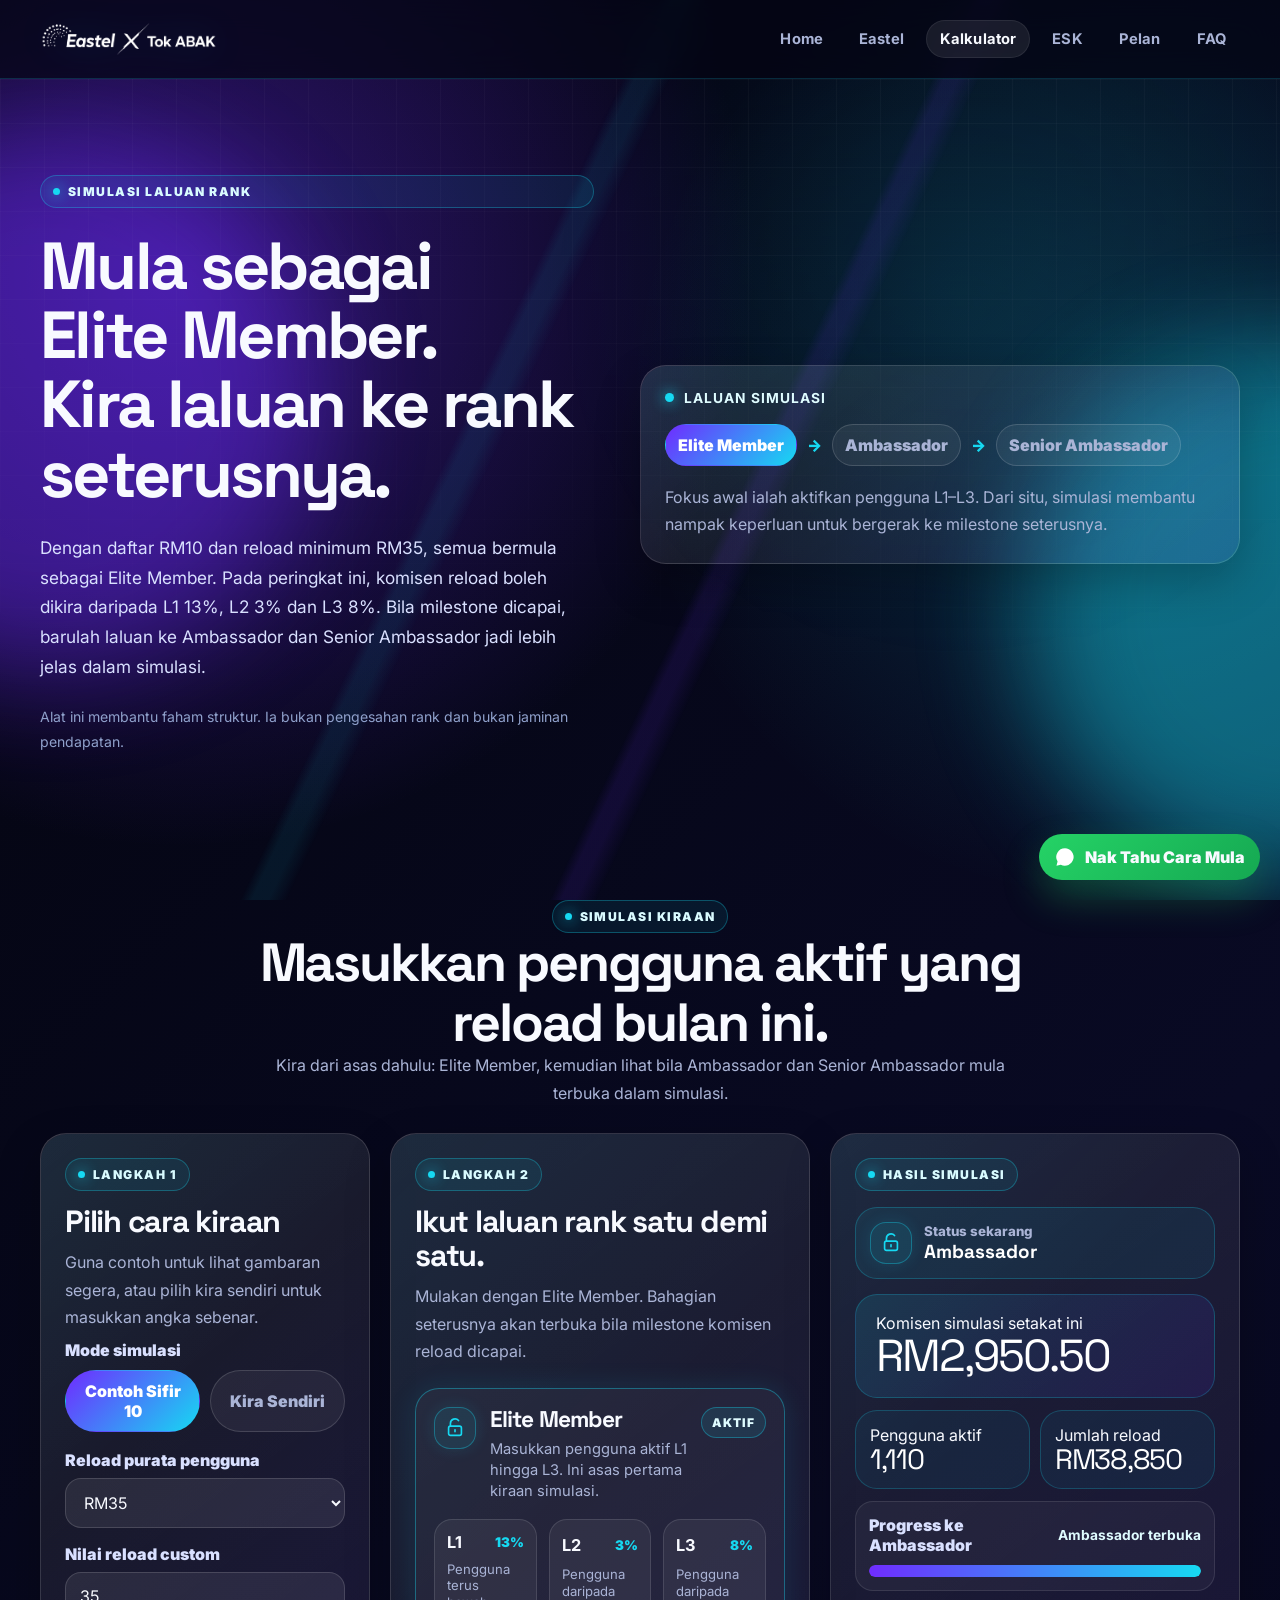
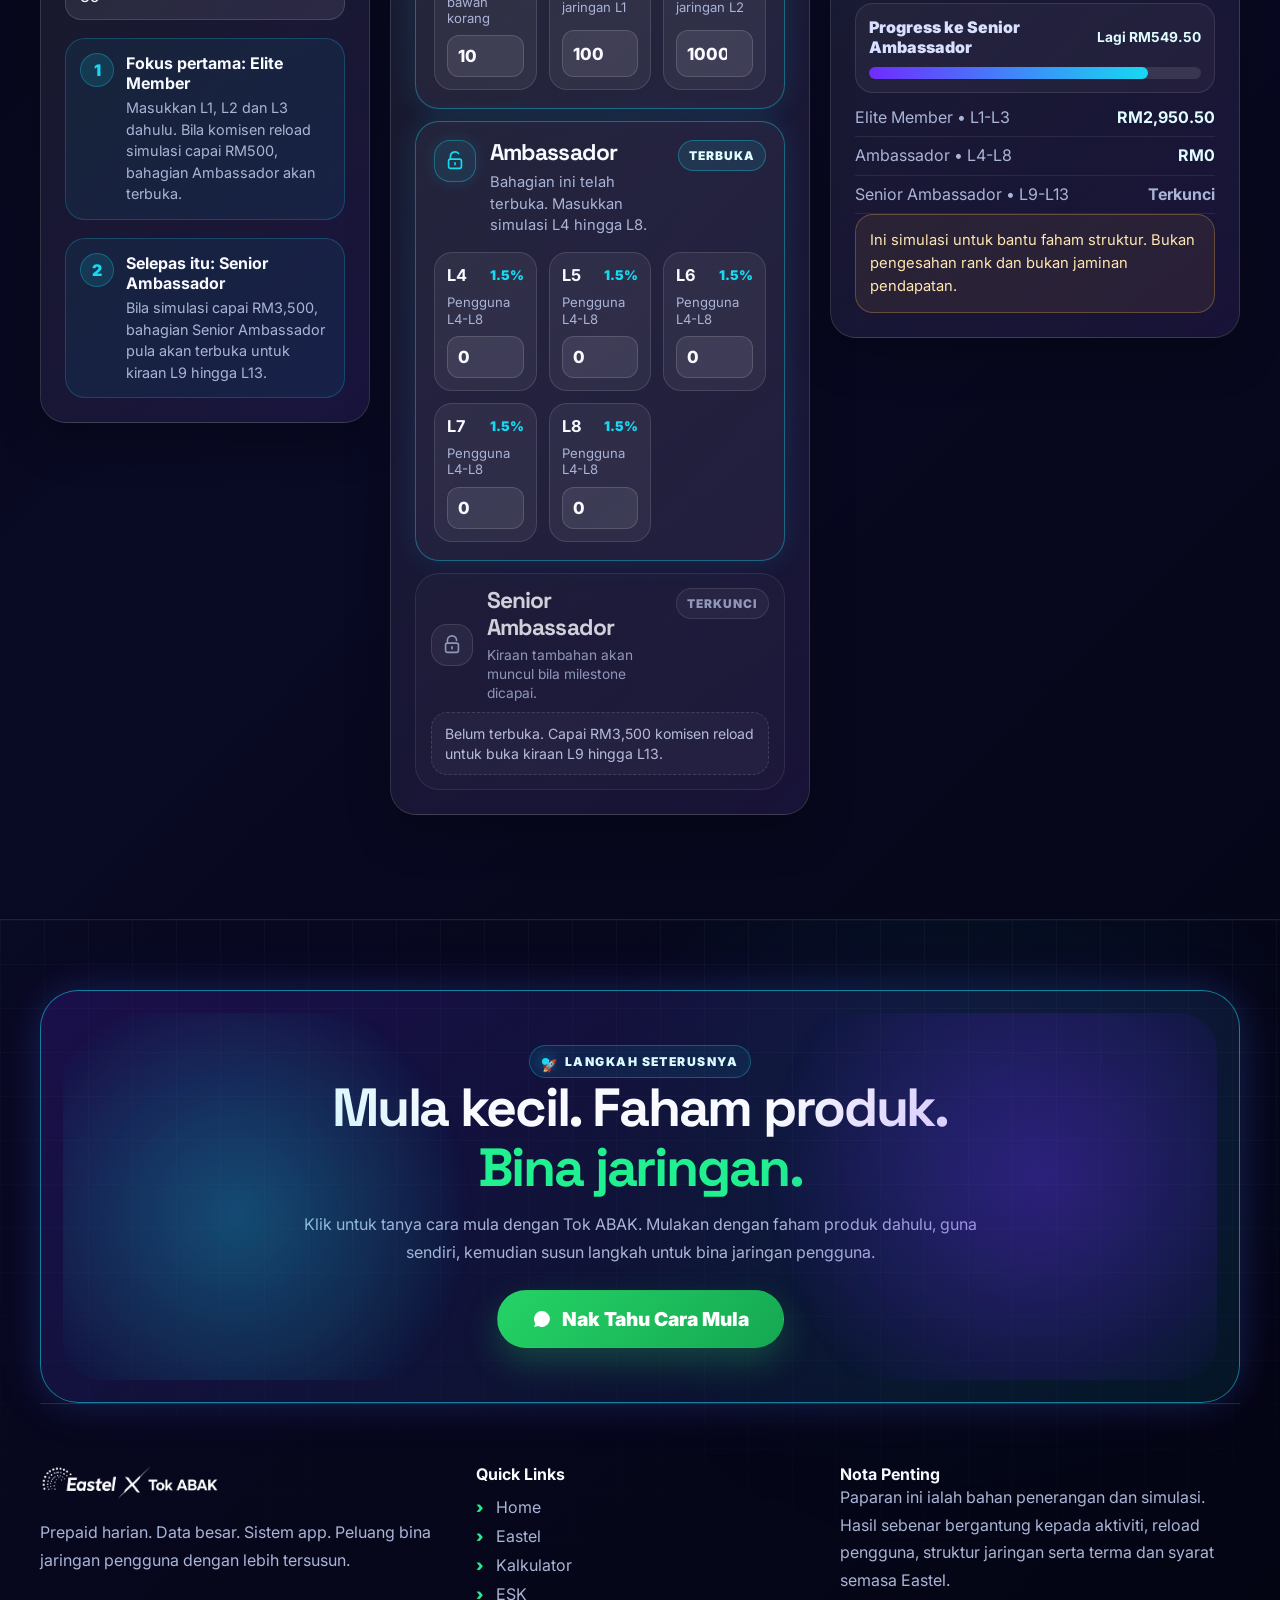
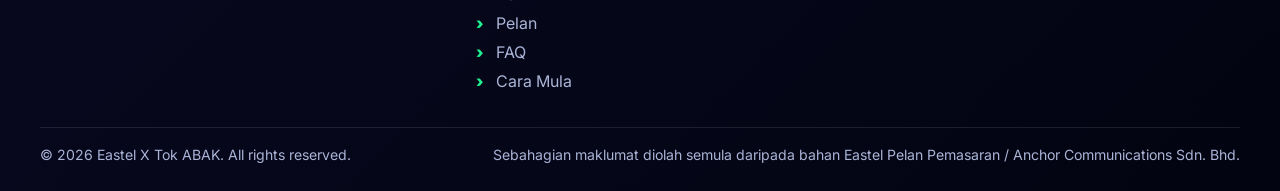
==== commit 84eb4cd0: "Add files via upload" ====
--- a/calculator/index.html
+++ b/calculator/index.html
@@ -3,9 +3,9 @@
 <head>
   <meta charset="utf-8">
   <meta name="viewport" content="width=device-width, initial-scale=1">
-  <title>Eastel X Tok ABAK | Calculator Laluan Rank</title>
+  <title>Eastel X Tok ABAK | Kalkulator Laluan Rank</title>
   <meta name="description" content="Simulasi interaktif untuk faham laluan Elite Member, Ambassador dan Senior Ambassador berdasarkan komisen reload.">
-  <meta property="og:title" content="Eastel X Tok ABAK | Calculator Laluan Rank">
+  <meta property="og:title" content="Eastel X Tok ABAK | Kalkulator Laluan Rank">
   <meta property="og:description" content="Simulasi interaktif untuk faham laluan Elite Member, Ambassador dan Senior Ambassador berdasarkan komisen reload.">
   <meta property="og:image" content="https://jtk-eastel.github.io/TokAbak/assets/og-eastel-tok-abak.png">
   <meta property="og:type" content="website">
@@ -23,46 +23,30 @@
     <a class="brand" href="../"><img src="../assets/logo-eastel-x-tokabak-white.png" alt="Eastel X Tok ABAK"></a>
     <nav class="nav-links" aria-label="Navigasi utama"><a class="nav-link " href="../">Home</a>
 <a class="nav-link " href="../eastel/">Eastel</a>
-<a class="nav-link active" href="../calculator/">Calculator</a>
+<a class="nav-link active" href="../calculator/">Kalkulator</a>
 <a class="nav-link " href="../esk/">ESK</a>
 <a class="nav-link " href="../pelan-pemasaran/">Pelan</a>
 <a class="nav-link " href="../faq/">FAQ</a></nav>
+    
     <button class="menu-toggle" aria-label="Buka menu" aria-expanded="false" data-menu-toggle><span></span><span></span><span></span></button>
   </div>
   <div class="mobile-panel" data-mobile-menu>
-    <div class="mobile-panel-inner">
-      <a class="mobile-link " href="../">Home</a>
+    <div class="mobile-panel-inner"><a class="mobile-link " href="../">Home</a>
 <a class="mobile-link " href="../eastel/">Eastel</a>
-<a class="mobile-link active" href="../calculator/">Calculator</a>
+<a class="mobile-link active" href="../calculator/">Kalkulator</a>
 <a class="mobile-link " href="../esk/">ESK</a>
 <a class="mobile-link " href="../pelan-pemasaran/">Pelan</a>
-<a class="mobile-link " href="../faq/">FAQ</a>
-    </div>
+<a class="mobile-link " href="../faq/">FAQ</a></div>
   </div>
 </header>
-  <main>
-<section class="hero section-dark cyber-bg calculator-hero calculator-story-hero">
+
+<main>
+<section class="hero section-dark cyber-bg calculator-hero calculator-story-hero calc-hero-v12">
   <div class="container hero-grid">
-    <div class="hero-copy reveal">
-      <span class="eyebrow">Calculator Laluan Rank</span>
-      <h1>Kira dari asas. Buka rank satu demi satu.</h1>
-      <p class="lead">Mula dengan pengguna aktif L1 hingga L3. Bila komisen reload capai milestone, bahagian Ambassador dan Senior Ambassador akan terbuka satu demi satu.</p>
-      <p class="mini-disclaimer">Ini alat bantu faham struktur, bukan pengesahan rank dan bukan jaminan pendapatan.</p>
-    </div>
-    <div class="dashboard-card reveal calc-preview-card rank-story-card">
-      <div class="unlock-preview-line"><span class="preview-dot"></span><b>Laluan Simulasi</b></div>
-      <div class="preview-ranks" aria-label="Laluan rank calculator">
-        <span class="preview-rank active">Elite Member</span>
-        <span class="preview-arrow">→</span>
-        <span class="preview-rank">Ambassador</span>
-        <span class="preview-arrow">→</span>
-        <span class="preview-rank">Senior Ambassador</span>
-      </div>
-      <p>Fokus pertama ialah hidupkan L1-L3. Bila milestone dicapai, simulasi rank seterusnya akan muncul dengan lebih jelas.</p>
-    </div>
+    <div class="hero-copy reveal"><span class="eyebrow">Simulasi Laluan Rank</span><h1>Mula sebagai<br>Elite Member.<br>Kira laluan ke rank seterusnya.</h1><p class="lead">Dengan daftar RM10 dan reload minimum RM35, semua bermula sebagai Elite Member. Pada peringkat ini, komisen reload boleh dikira daripada L1 13%, L2 3% dan L3 8%. Bila milestone dicapai, barulah laluan ke Ambassador dan Senior Ambassador jadi lebih jelas dalam simulasi.</p><p class="mini-disclaimer">Alat ini membantu faham struktur. Ia bukan pengesahan rank dan bukan jaminan pendapatan.</p></div>
+    <div class="dashboard-card reveal calc-preview-card rank-story-card"><div class="unlock-preview-line"><span class="preview-dot"></span><b>Laluan Simulasi</b></div><div class="preview-ranks" aria-label="Laluan rank kalkulator"><span class="preview-rank active">Elite Member</span><span class="preview-arrow">→</span><span class="preview-rank">Ambassador</span><span class="preview-arrow">→</span><span class="preview-rank">Senior Ambassador</span></div><p>Fokus awal ialah aktifkan pengguna L1–L3. Dari situ, simulasi membantu nampak keperluan untuk bergerak ke milestone seterusnya.</p></div>
   </div>
 </section>
-
 <section class="section calculator-guided-section" data-income-calculator>
   <div class="container guided-calculator-intro reveal">
     <span class="eyebrow">Simulasi Kiraan</span>
@@ -112,7 +96,7 @@
     </aside>
 
     <aside class="dashboard-card unlock-result result-panel guided-result reveal" aria-live="polite">
-      <span class="eyebrow">Live Result</span>
+      <span class="eyebrow">Hasil Simulasi</span>
       <div class="rank-status" data-rank-status>
         <span class="rank-status-icon" data-status-icon aria-hidden="true"></span>
         <div>
@@ -152,32 +136,30 @@
   </div>
 </section>
 </main>
-  <footer class="site-footer section-dark">
+<footer class="site-footer section-dark upgraded-footer">
+  <div class="container cta-panel footer-cta-panel reveal">
+    <span class="eyebrow rocket-eyebrow">Langkah Seterusnya</span>
+    <h2>Mula kecil. Faham produk.<br><span class="green-text">Bina jaringan.</span></h2>
+    <p>Klik untuk tanya cara mula dengan Tok ABAK. Mulakan dengan faham produk dahulu, guna sendiri, kemudian susun langkah untuk bina jaringan pengguna.</p>
+    <a class="btn btn-primary footer-cta-btn" href="https://api.whatsapp.com/send/?phone=601175947174&text=NakTahuCaraMula&type=phone_number&app_absent=0" target="_blank" rel="noopener"><img src="../assets/whatsapp-logo-white.svg" alt="">Nak Tahu Cara Mula</a>
+  </div>
   <div class="container footer-grid">
     <div class="footer-brand">
       <img src="../assets/logo-eastel-x-tokabak-white.png" alt="Eastel X Tok ABAK">
       <p>Prepaid harian. Data besar. Sistem app. Peluang bina jaringan pengguna dengan lebih tersusun.</p>
     </div>
-    <div class="footer-links">
+    <div class="footer-links arrow-links">
       <strong>Quick Links</strong>
-      <div><a href="../">Home</a>
-<a href="../eastel/">Eastel</a>
-<a href="../calculator/">Calculator</a>
-<a href="../esk/">ESK</a>
-<a href="../pelan-pemasaran/">Pelan</a>
-<a href="../faq/">FAQ</a></div>
+      <div><a href="../">Home</a><a href="../eastel/">Eastel</a><a href="../calculator/">Kalkulator</a><a href="../esk/">ESK</a><a href="../pelan-pemasaran/">Pelan</a><a href="../faq/">FAQ</a><a href="https://api.whatsapp.com/send/?phone=601175947174&text=NakTahuCaraMula&type=phone_number&app_absent=0" target="_blank" rel="noopener">Cara Mula</a></div>
     </div>
     <div class="footer-note">
       <strong>Nota Penting</strong>
       <p>Paparan ini ialah bahan penerangan dan simulasi. Hasil sebenar bergantung kepada aktiviti, reload pengguna, struktur jaringan serta terma dan syarat semasa Eastel.</p>
     </div>
   </div>
-  <div class="container footer-bottom">
-    <span>© 2026 Eastel X Tok ABAK. All rights reserved.</span>
-    <span>Sebahagian maklumat diolah semula daripada bahan Eastel Pelan Pemasaran / Anchor Communications Sdn. Bhd.</span>
-  </div>
+  <div class="container footer-bottom"><span>© 2026 Eastel X Tok ABAK. All rights reserved.</span><span>Sebahagian maklumat diolah semula daripada bahan Eastel Pelan Pemasaran / Anchor Communications Sdn. Bhd.</span></div>
 </footer>
 <a class="floating-wa" href="https://api.whatsapp.com/send/?phone=601175947174&text=NakTahuCaraMula&type=phone_number&app_absent=0" target="_blank" rel="noopener" aria-label="Nak Tahu Cara Mula"><img src="../assets/whatsapp-logo-white.svg" alt=""><span>Nak Tahu Cara Mula</span></a>
-  <script src="../script.js"></script>
+<script src="../script.js"></script>
 </body>
-</html>
+</html>
--- a/style.css
+++ b/style.css
@@ -769,3 +769,48 @@
   .guided-rank-panel.is-locked .state-icon{width:38px;height:38px;}
   .guided-rank-panel.is-locked .unlock-badge{font-size:.68rem;padding:6px 9px;}
 }
+
+/* V11 Calculator Intro Center Alignment
+   Scope: calculator page only. Keeps all previous layout and desktop design intact. */
+.calculator-page .guided-calculator-intro{
+  text-align:center;
+  margin-left:auto;
+  margin-right:auto;
+  display:grid;
+  justify-items:center;
+}
+.calculator-page .guided-calculator-intro h2,
+.calculator-page .guided-calculator-intro p{
+  margin-left:auto;
+  margin-right:auto;
+}
+.calculator-page .guided-calculator-intro .eyebrow{
+  justify-content:center;
+}
+@media (min-width: 721px){
+  .calculator-page .guided-calculator-intro{
+    max-width:920px;
+  }
+  .calculator-page .guided-calculator-intro h2{
+    max-width:850px;
+  }
+  .calculator-page .guided-calculator-intro p{
+    max-width:760px;
+  }
+}
+@media (max-width: 720px){
+  .calculator-page .guided-calculator-intro{
+    text-align:center;
+    justify-items:center;
+  }
+}
+
+
+/* =========================================================
+   V12 CONTENT REVAMP + RESPONSIVE OPTIMIZATION
+   Scope: final content sections, visual hierarchy, all screen sizes
+   ========================================================= */
+.green-text{color:#20f090!important}.highlight .green-text{color:#20f090}.section-head.center h2 br{display:block}.clean-visual-frame{border:1px solid rgba(22,217,242,.25);border-radius:30px;background:linear-gradient(145deg,rgba(255,255,255,.08),rgba(255,255,255,.035));box-shadow:0 0 42px rgba(22,217,242,.18), inset 0 0 40px rgba(111,44,255,.12);padding:18px}.clean-visual-frame img,.product-frame-large img{width:100%;display:block;border-radius:22px}.hero-clean-card{max-width:720px;margin-inline:auto}.rank-progression-cards{display:grid;grid-template-columns:1.25fr 1fr 1fr 1fr;gap:22px}.rank-progress-card{border:1px solid rgba(22,217,242,.22);border-radius:28px;background:linear-gradient(150deg,rgba(255,255,255,.075),rgba(255,255,255,.025));padding:30px;min-height:230px;display:flex;flex-direction:column;justify-content:center;align-items:center;text-align:center;box-shadow:0 0 26px rgba(22,217,242,.08)}.rank-progress-card.primary{border-color:rgba(22,217,242,.65);box-shadow:0 0 42px rgba(22,217,242,.18),0 0 50px rgba(255,0,255,.14)}.rank-progress-card strong{font-family:"Space Grotesk";font-size:clamp(3.5rem,7vw,6.4rem);line-height:1;background:linear-gradient(135deg,var(--cyan),#f08cff);-webkit-background-clip:text;background-clip:text;color:transparent;letter-spacing:-.06em}.rank-progress-card h3{font-size:clamp(1.25rem,1.9vw,2rem);margin:14px 0 8px}.rank-progress-card p{color:var(--muted-strong);font-weight:700}.rank-progress-card b{color:var(--cyan);font-size:1.35em}.mini-pill{display:inline-flex;align-items:center;gap:8px;border:1px solid rgba(22,217,242,.34);padding:9px 16px;border-radius:999px;color:#dffcff;font-weight:900}.mini-pill svg{width:18px;height:18px;fill:none;stroke:currentColor;stroke-width:1.9}.icon-bubble{width:76px;height:76px;border-radius:28px;display:grid;place-items:center;background:radial-gradient(circle at 40% 25%,rgba(22,217,242,.28),rgba(111,44,255,.16));border:1px solid rgba(22,217,242,.38);box-shadow:0 0 24px rgba(22,217,242,.13);color:#dffcff;flex:0 0 auto}.icon-bubble svg{width:38px;height:38px;fill:none;stroke:currentColor;stroke-width:1.65;stroke-linecap:round;stroke-linejoin:round}.check-eyebrow:before{content:'✓';margin-right:8px;background:#fff;color:#0a1030;border-radius:50%;padding:1px 5px}.icon-card-grid{display:grid;gap:24px}.four-card-grid{grid-template-columns:repeat(4,1fr)}.six-card-grid{grid-template-columns:repeat(3,1fr)}.icon-feature-card,.compact-icon-card,.big-content-card,.price-card{border:1px solid rgba(22,217,242,.27);background:linear-gradient(145deg,rgba(15,22,58,.82),rgba(11,13,38,.78));border-radius:28px;padding:30px;box-shadow:0 0 30px rgba(22,217,242,.08)}.icon-feature-card{text-align:center;min-height:300px;display:flex;flex-direction:column;align-items:center;justify-content:center}.icon-feature-card>span:not(.icon-bubble){font-size:2rem;color:var(--cyan);font-weight:900;margin:18px 0 8px}.icon-feature-card h3{font-size:1.28rem}.icon-feature-card p{margin-top:14px;color:var(--muted-strong)}.compact-icon-card{display:flex;align-items:center;gap:22px;min-height:145px}.compact-icon-card h3{color:#fff}.compact-icon-card:nth-child(2n) h3,.compact-icon-card:nth-child(5n) h3{color:#20f090}.compact-icon-card p{color:var(--muted-strong);line-height:1.45}.mentor-v2-section .section-head{max-width:1040px}.mentor-v2-grid{display:grid;grid-template-columns:minmax(340px,.85fr) 1.15fr;gap:38px;align-items:center}.mentor-id-card{border:1px solid rgba(22,217,242,.24);border-radius:34px;background:rgba(255,255,255,.055);padding:36px 26px;text-align:center;box-shadow:0 0 40px rgba(22,217,242,.08)}.mentor-avatar-ring{width:min(100%,410px);aspect-ratio:1;border-radius:50%;margin:auto;background:linear-gradient(135deg,var(--cyan),var(--purple),#ff4ff0);padding:5px;display:grid;place-items:center}.mentor-avatar-ring img{width:100%;height:100%;object-fit:cover;border-radius:50%;background:white}.mentor-id-card h3{font-size:1.7rem;margin-top:24px}.mentor-id-card p{color:var(--muted)}.mentor-steps{display:grid;gap:18px}.step-line-card{display:grid;grid-template-columns:96px 1fr;gap:22px;align-items:center;border:1px solid rgba(22,217,242,.22);border-radius:24px;padding:24px 28px;background:rgba(255,255,255,.045)}.step-line-card span{width:68px;height:68px;display:grid;place-items:center;border-radius:18px;border:1px solid rgba(22,217,242,.34);color:var(--cyan);font-weight:900;font-size:1.35rem}.step-line-card h3{font-size:1.25rem}.step-line-card p{color:var(--muted-strong);line-height:1.45}.split-wide{grid-template-columns:1fr 1.08fr;gap:64px}.wide-stat-panel{padding:34px;align-self:center}.arrow-btn{gap:14px}.arrow-btn span{font-size:1.4em;line-height:1}.product-frame-large{padding:18px;border-radius:32px}.icon-pills span{display:inline-flex;align-items:center;gap:8px}.icon-pills svg{width:20px;height:20px;fill:none;stroke:currentColor;stroke-width:1.8}.footer-cta-panel{position:relative;overflow:hidden;border-color:rgba(22,217,242,.55);box-shadow:0 0 50px rgba(111,44,255,.16),0 0 36px rgba(22,217,242,.1)}.footer-cta-panel:before,.footer-cta-panel:after{content:'';position:absolute;inset:22px;border-radius:inherit;background:radial-gradient(circle at 15% 55%,rgba(22,217,242,.16),transparent 24%),radial-gradient(circle at 85% 45%,rgba(111,44,255,.19),transparent 28%);pointer-events:none}.rocket-eyebrow:before{content:'🚀';margin-right:8px}.footer-cta-btn{font-size:1.2rem;padding:18px 34px}.arrow-links a:before{content:'›';color:#20f090;margin-right:12px;font-weight:900}.upgraded-footer .footer-grid{border-top:1px solid rgba(255,255,255,.12);padding-top:60px}.sim-product-stage{border:1px solid rgba(22,217,242,.28);border-radius:34px;padding:28px;background:linear-gradient(135deg,rgba(111,44,255,.10),rgba(22,217,242,.08));box-shadow:0 0 55px rgba(22,217,242,.16);position:relative;overflow:hidden}.sim-product-stage:before{content:'';position:absolute;inset:0;background:radial-gradient(ellipse at 50% 92%,rgba(138,55,255,.55),transparent 30%),linear-gradient(120deg,transparent 20%,rgba(22,217,242,.16),transparent 60%);opacity:.7}.sim-podium{position:relative;display:grid;place-items:center;min-height:390px}.sim-podium:after{content:'';position:absolute;bottom:18px;width:72%;height:38px;border-radius:50%;background:radial-gradient(ellipse,rgba(22,217,242,.9),rgba(111,44,255,.42),transparent 72%);filter:blur(1px)}.sim-podium img{position:relative;z-index:2;max-width:74%;border-radius:20px;box-shadow:0 28px 70px rgba(0,0,0,.34);transform:rotate(-2deg)}.app-experience-v2 h2{font-size:clamp(3rem,5.5vw,5.6rem)}.price-card-row{display:grid;grid-template-columns:repeat(2,minmax(0,1fr));gap:18px;margin-top:26px}.price-card strong{font-family:"Space Grotesk";font-size:clamp(2.2rem,4vw,3.35rem);color:#fff}.old-price strong{position:relative;display:inline-block}.old-price strong:after{content:'';position:absolute;left:-5%;right:-5%;top:52%;height:4px;background:#ff395c;transform:rotate(-9deg);border-radius:99px}.big-content-cards{display:grid;grid-template-columns:repeat(4,1fr);gap:26px}.big-content-card{min-height:310px;padding:36px;display:flex;flex-direction:column;justify-content:center}.big-content-card span{width:62px;height:62px;border-radius:18px;border:1px solid rgba(22,217,242,.36);display:grid;place-items:center;color:var(--cyan);font-size:1.5rem;font-weight:900;background:rgba(22,217,242,.1);box-shadow:0 0 20px rgba(22,217,242,.1);margin-bottom:22px}.big-content-card h3{font-size:1.5rem;margin-bottom:14px}.big-content-card p{font-size:1.08rem;color:var(--muted-strong);line-height:1.55}.cert-hero-section .section-head{max-width:980px}.certificate-showcase{display:grid;grid-template-columns:1.2fr .8fr;gap:24px}.certificate-card{border:1px solid rgba(22,217,242,.24);background:rgba(255,255,255,.055);border-radius:28px;padding:18px;display:grid;grid-template-columns:170px 1fr;gap:18px;align-items:center;min-height:250px}.certificate-card.large{grid-row:span 2;grid-template-columns:1fr;min-height:auto}.certificate-card img{width:100%;height:100%;max-height:560px;object-fit:contain;border-radius:18px;background:#fff}.certificate-card.large img{height:520px}.cert-badge{display:inline-flex;padding:7px 12px;border:1px solid rgba(22,217,242,.32);border-radius:999px;color:var(--cyan);font-weight:900;margin-bottom:10px}.certificate-card h3{font-size:1.45rem}.certificate-card p{color:var(--muted-strong);line-height:1.5}.nav-strip-section{padding:24px 0 32px}.chapter-pills-clean{justify-content:center;flex-wrap:wrap}.chapter-pills-clean a{border:1px solid rgba(22,217,242,.26);padding:10px 14px;border-radius:999px;background:rgba(22,217,242,.06);color:#dffcff;font-weight:900}.calc-hero-v12 .lead{font-size:clamp(1rem,1.35vw,1.15rem)}.calc-hero-v12 .hero-copy h1{font-size:clamp(2.7rem,5.2vw,5rem)}
+@media(max-width:1180px){.rank-progression-cards,.four-card-grid,.big-content-cards{grid-template-columns:repeat(2,1fr)}.six-card-grid{grid-template-columns:1fr 1fr}.mentor-v2-grid,.split-wide,.certificate-showcase{grid-template-columns:1fr}.certificate-card.large{grid-row:auto}.certificate-card.large img{height:auto}.sim-podium{min-height:330px}.hero-grid{grid-template-columns:1fr!important}.hero-stage,.sim-product-stage{max-width:760px;margin-inline:auto}.footer-cta-panel h2 br{display:none}}
+@media(max-width:760px){body{overflow-x:hidden}.container{width:min(100% - 32px,var(--container))}.section{padding:58px 0}.hero{padding-top:58px!important}.hero-copy{text-align:left}.home-hero-updated .hero-copy{text-align:left}.hero-actions{gap:12px}.hero-actions .btn{width:100%;justify-content:center}.rank-progression-cards,.four-card-grid,.six-card-grid,.big-content-cards{grid-template-columns:1fr}.rank-progress-card{min-height:190px;padding:26px 22px}.icon-feature-card{min-height:250px}.compact-icon-card{align-items:flex-start;padding:22px;gap:16px}.compact-icon-card .icon-bubble{width:60px;height:60px;border-radius:20px}.compact-icon-card .icon-bubble svg{width:30px;height:30px}.mentor-v2-grid{gap:26px}.mentor-id-card{padding:28px 18px}.mentor-avatar-ring{max-width:300px}.step-line-card{grid-template-columns:64px 1fr;padding:18px;gap:14px}.step-line-card span{width:52px;height:52px;border-radius:16px}.split-wide{gap:28px}.product-frame-large{padding:12px;border-radius:24px}.wide-stat-panel{padding:18px}.footer-cta-panel{padding:34px 18px}.footer-cta-panel h2{font-size:clamp(2.2rem,9vw,3rem)}.footer-cta-btn{width:100%;justify-content:center}.sim-podium{min-height:300px}.sim-podium img{max-width:88%}.app-experience-v2 h2{font-size:clamp(2.5rem,11vw,4rem)}.price-card-row{grid-template-columns:1fr 1fr;gap:12px}.price-card{padding:20px}.big-content-card{min-height:230px;padding:28px}.certificate-card,.certificate-card.large{grid-template-columns:1fr}.certificate-card{min-height:auto}.certificate-card img{max-height:460px}.chapter-pills-clean{justify-content:flex-start;flex-wrap:nowrap;overflow-x:auto;padding-bottom:10px}.chapter-pills-clean a{white-space:nowrap}.calc-hero-v12 .hero-copy h1{font-size:clamp(2.35rem,10vw,3.6rem)}.calc-hero-v12 .hero-copy{text-align:left}.guided-calculator-intro{text-align:left!important}.site-header{backdrop-filter:blur(18px)}}
+@media(max-width:480px){.container{width:min(100% - 28px,var(--container))}.section{padding:50px 0}h1{font-size:clamp(2.2rem,11vw,3rem)!important}h2{font-size:clamp(1.85rem,9.5vw,2.5rem)!important}.lead{font-size:1.02rem}.eyebrow{max-width:100%;white-space:normal}.clean-visual-frame{padding:10px;border-radius:22px}.rank-progress-card strong{font-size:clamp(3rem,18vw,5rem)}.icon-bubble{width:62px;height:62px;border-radius:22px}.icon-bubble svg{width:31px;height:31px}.icon-feature-card{padding:24px 20px}.compact-icon-card{display:grid;grid-template-columns:58px 1fr}.mentor-avatar-ring{max-width:250px}.step-line-card{grid-template-columns:1fr}.step-line-card span{margin-bottom:4px}.result-number{white-space:normal!important}.price-card-row{grid-template-columns:1fr}.big-content-card span{width:54px;height:54px}.certificate-card img{max-height:360px}.floating-wa{right:14px;bottom:14px}.footer-bottom{font-size:.78rem}.nav-shell{min-height:72px}.brand img{width:132px}}
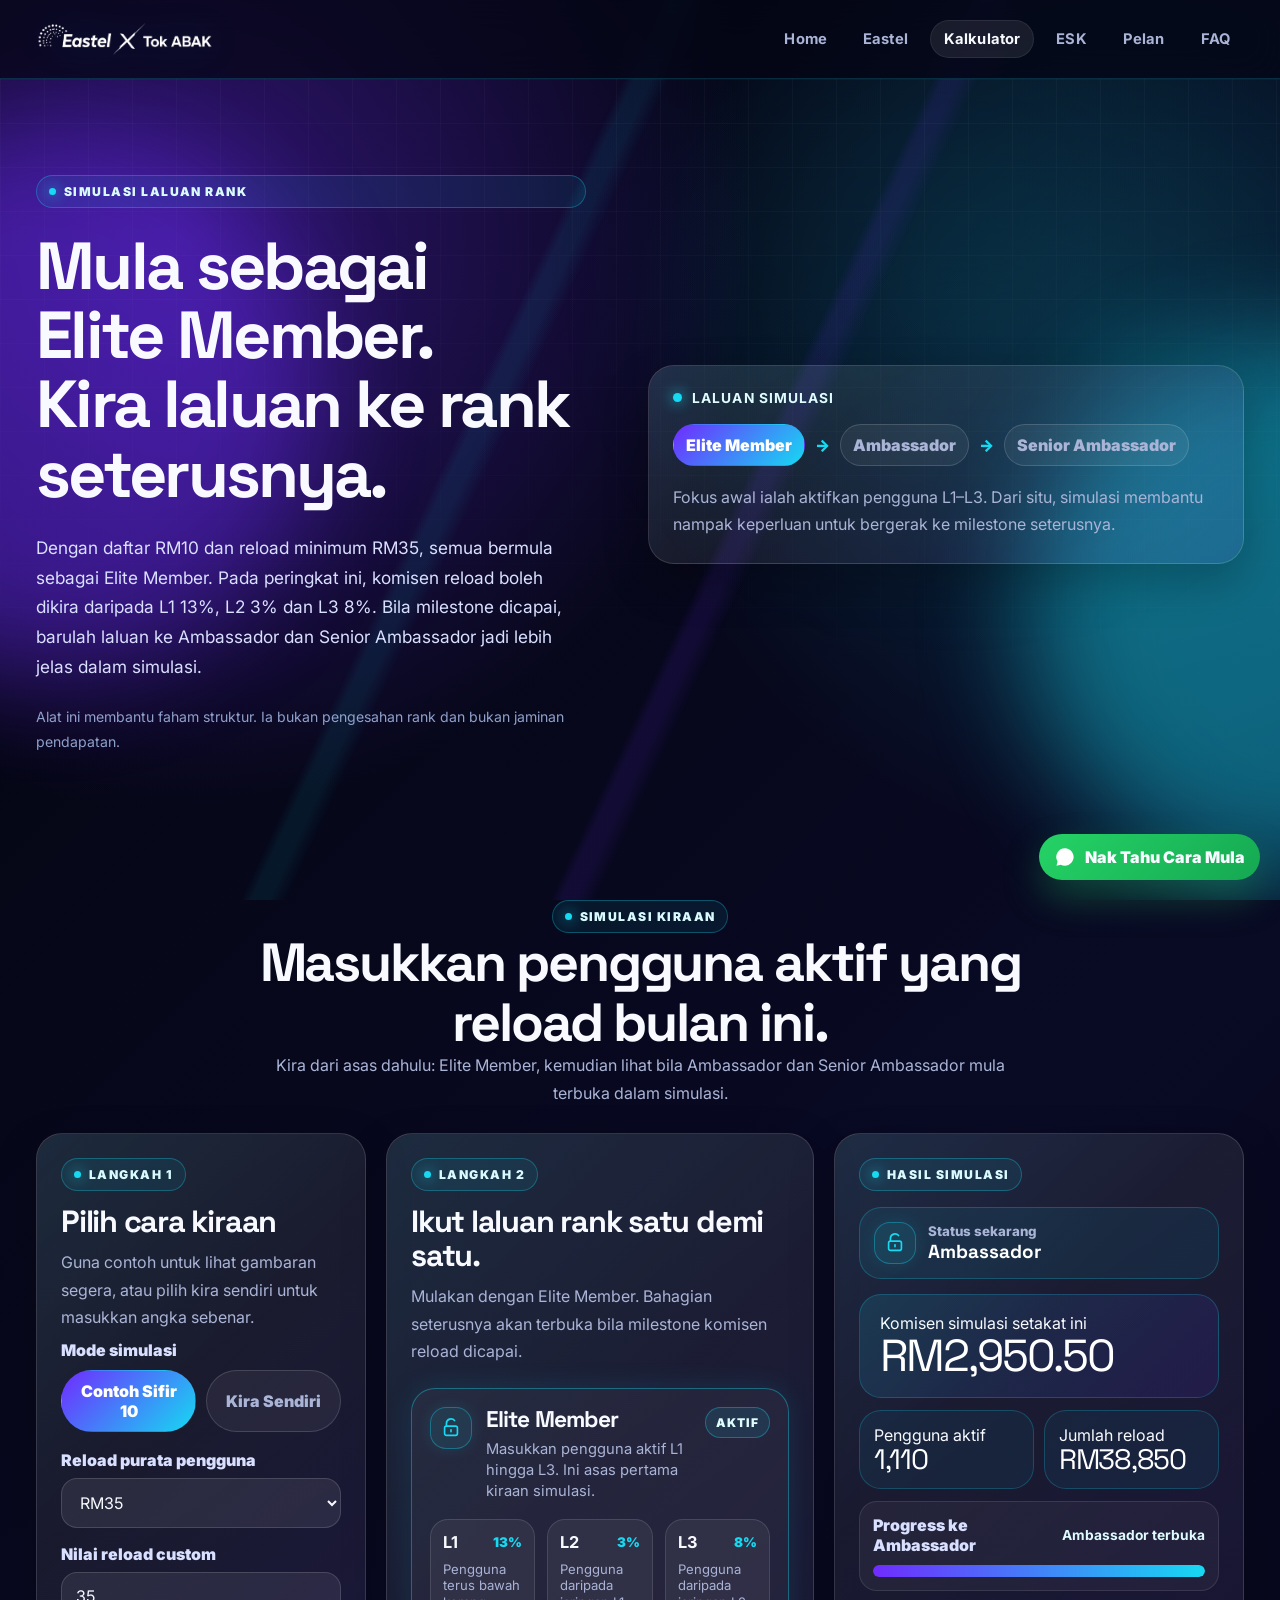
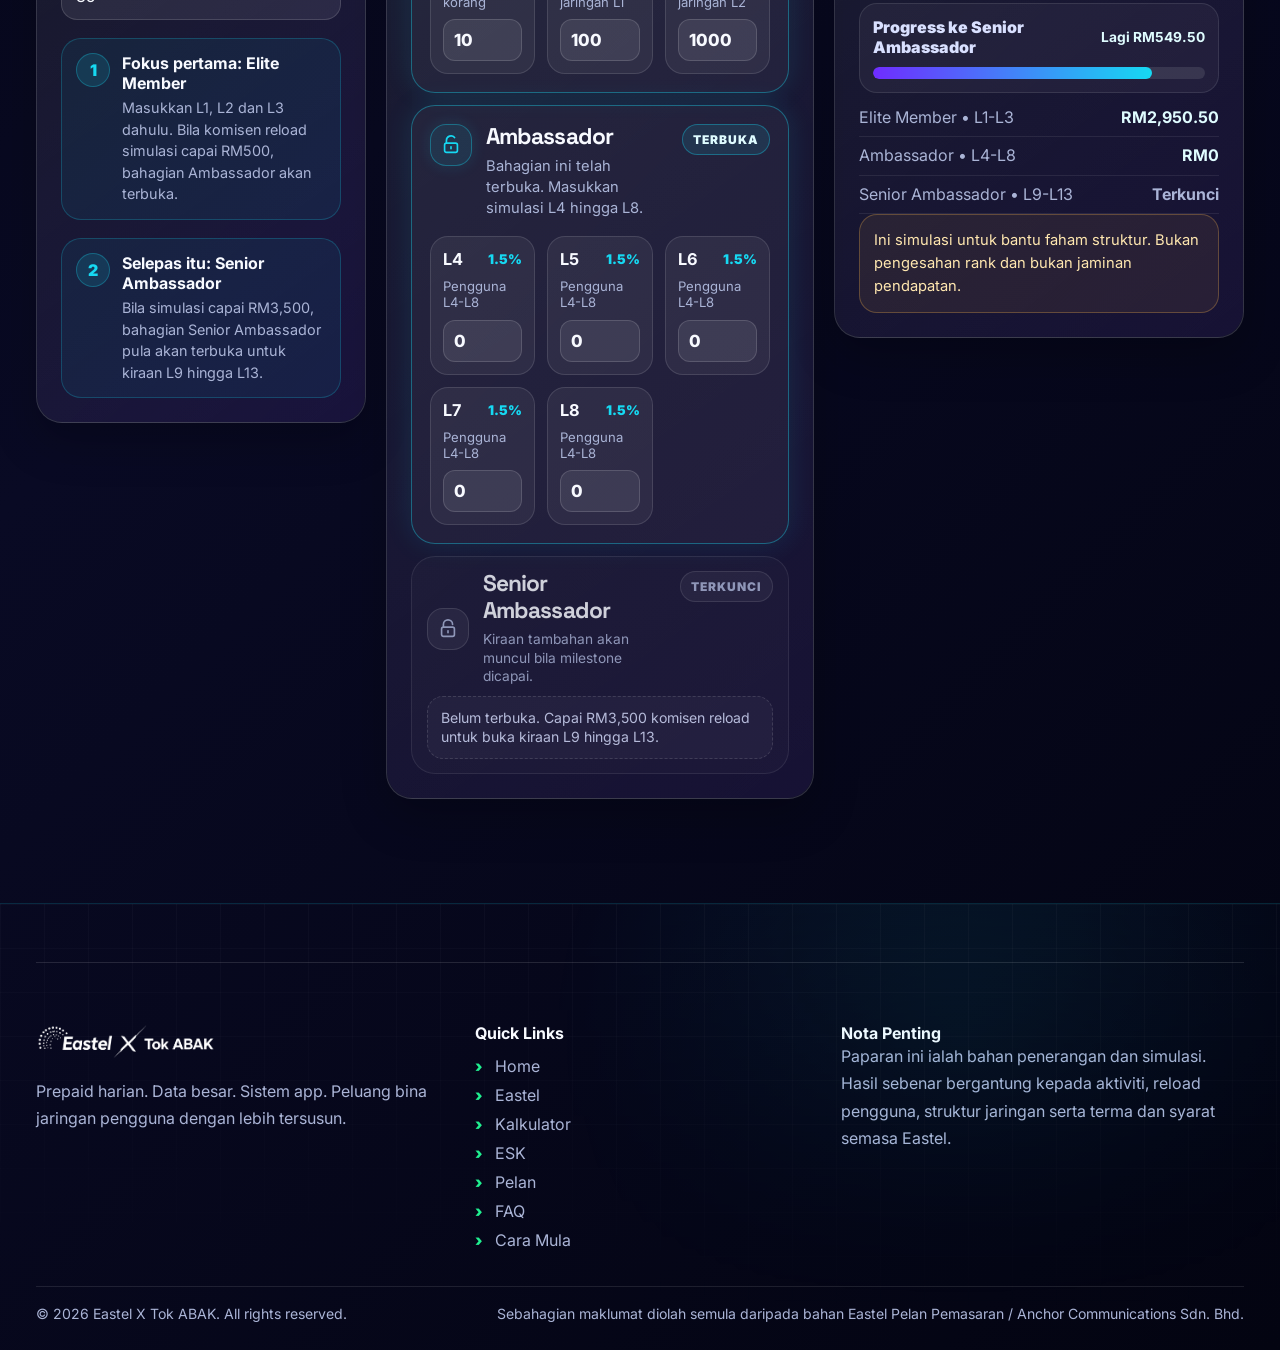
==== commit b3a69ad3: "Add files via upload" ====
--- a/calculator/index.html
+++ b/calculator/index.html
@@ -137,12 +137,6 @@
 </section>
 </main>
 <footer class="site-footer section-dark upgraded-footer">
-  <div class="container cta-panel footer-cta-panel reveal">
-    <span class="eyebrow rocket-eyebrow">Langkah Seterusnya</span>
-    <h2>Mula kecil. Faham produk.<br><span class="green-text">Bina jaringan.</span></h2>
-    <p>Klik untuk tanya cara mula dengan Tok ABAK. Mulakan dengan faham produk dahulu, guna sendiri, kemudian susun langkah untuk bina jaringan pengguna.</p>
-    <a class="btn btn-primary footer-cta-btn" href="https://api.whatsapp.com/send/?phone=601175947174&text=NakTahuCaraMula&type=phone_number&app_absent=0" target="_blank" rel="noopener"><img src="../assets/whatsapp-logo-white.svg" alt="">Nak Tahu Cara Mula</a>
-  </div>
   <div class="container footer-grid">
     <div class="footer-brand">
       <img src="../assets/logo-eastel-x-tokabak-white.png" alt="Eastel X Tok ABAK">
--- a/style.css
+++ b/style.css
@@ -509,70 +509,70 @@
   .data-table{min-width:480px;}
 }
 
-/* === V7 MOBILE-ONLY BONUS PENDAFTARAN ALIGNMENT FIX ===
+/* === V7 MOBILE-ONLY INSENTIF PENDAFTARAN ALIGNMENT FIX ===
    Scope: mobile/tablet-small only. Desktop layout remains untouched. */
 @media (max-width: 900px){
-  #bonus .section-head{
+  #insentif .section-head{
     text-align:left;
   }
-  #bonus .table-wrap.container{
+  #insentif .table-wrap.container{
     width:min(100% - 30px,var(--container));
     margin-left:auto;
     margin-right:auto;
     padding:0;
     overflow:visible;
   }
-  #bonus .data-table{
+  #insentif .data-table{
     width:100%;
     min-width:0;
     table-layout:fixed;
   }
-  #bonus .data-table th,
-  #bonus .data-table td{
+  #insentif .data-table th,
+  #insentif .data-table td{
     white-space:normal;
     text-align:center;
     padding:15px 10px;
     font-size:.94rem;
     line-height:1.25;
   }
-  #bonus .data-table th:first-child,
-  #bonus .data-table td:first-child{
+  #insentif .data-table th:first-child,
+  #insentif .data-table td:first-child{
     text-align:left;
     width:34%;
     padding-left:18px;
   }
-  #bonus .data-table th:nth-child(2),
-  #bonus .data-table td:nth-child(2),
-  #bonus .data-table th:nth-child(3),
-  #bonus .data-table td:nth-child(3){
+  #insentif .data-table th:nth-child(2),
+  #insentif .data-table td:nth-child(2),
+  #insentif .data-table th:nth-child(3),
+  #insentif .data-table td:nth-child(3){
     width:33%;
   }
 }
 
 @media (max-width: 520px){
-  #bonus .table-wrap.container{
+  #insentif .table-wrap.container{
     width:min(100% - 24px,var(--container));
     border-radius:22px;
   }
-  #bonus .data-table th,
-  #bonus .data-table td{
+  #insentif .data-table th,
+  #insentif .data-table td{
     padding:14px 8px;
     font-size:.88rem;
   }
-  #bonus .data-table th:first-child,
-  #bonus .data-table td:first-child{
+  #insentif .data-table th:first-child,
+  #insentif .data-table td:first-child{
     padding-left:14px;
   }
-  #bonus .data-table th:nth-child(2){font-size:.82rem;}
+  #insentif .data-table th:nth-child(2){font-size:.82rem;}
 }
 
 @media (max-width: 380px){
-  #bonus .table-wrap.container{width:min(100% - 20px,var(--container));}
-  #bonus .data-table{min-width:0!important;}
-  #bonus .data-table th,
-  #bonus .data-table td{font-size:.82rem;padding:12px 6px;}
-  #bonus .data-table th:first-child,
-  #bonus .data-table td:first-child{padding-left:12px;}
+  #insentif .table-wrap.container{width:min(100% - 20px,var(--container));}
+  #insentif .data-table{min-width:0!important;}
+  #insentif .data-table th,
+  #insentif .data-table td{font-size:.82rem;padding:12px 6px;}
+  #insentif .data-table th:first-child,
+  #insentif .data-table td:first-child{padding-left:12px;}
 }
 
 
@@ -814,3 +814,196 @@
 @media(max-width:1180px){.rank-progression-cards,.four-card-grid,.big-content-cards{grid-template-columns:repeat(2,1fr)}.six-card-grid{grid-template-columns:1fr 1fr}.mentor-v2-grid,.split-wide,.certificate-showcase{grid-template-columns:1fr}.certificate-card.large{grid-row:auto}.certificate-card.large img{height:auto}.sim-podium{min-height:330px}.hero-grid{grid-template-columns:1fr!important}.hero-stage,.sim-product-stage{max-width:760px;margin-inline:auto}.footer-cta-panel h2 br{display:none}}
 @media(max-width:760px){body{overflow-x:hidden}.container{width:min(100% - 32px,var(--container))}.section{padding:58px 0}.hero{padding-top:58px!important}.hero-copy{text-align:left}.home-hero-updated .hero-copy{text-align:left}.hero-actions{gap:12px}.hero-actions .btn{width:100%;justify-content:center}.rank-progression-cards,.four-card-grid,.six-card-grid,.big-content-cards{grid-template-columns:1fr}.rank-progress-card{min-height:190px;padding:26px 22px}.icon-feature-card{min-height:250px}.compact-icon-card{align-items:flex-start;padding:22px;gap:16px}.compact-icon-card .icon-bubble{width:60px;height:60px;border-radius:20px}.compact-icon-card .icon-bubble svg{width:30px;height:30px}.mentor-v2-grid{gap:26px}.mentor-id-card{padding:28px 18px}.mentor-avatar-ring{max-width:300px}.step-line-card{grid-template-columns:64px 1fr;padding:18px;gap:14px}.step-line-card span{width:52px;height:52px;border-radius:16px}.split-wide{gap:28px}.product-frame-large{padding:12px;border-radius:24px}.wide-stat-panel{padding:18px}.footer-cta-panel{padding:34px 18px}.footer-cta-panel h2{font-size:clamp(2.2rem,9vw,3rem)}.footer-cta-btn{width:100%;justify-content:center}.sim-podium{min-height:300px}.sim-podium img{max-width:88%}.app-experience-v2 h2{font-size:clamp(2.5rem,11vw,4rem)}.price-card-row{grid-template-columns:1fr 1fr;gap:12px}.price-card{padding:20px}.big-content-card{min-height:230px;padding:28px}.certificate-card,.certificate-card.large{grid-template-columns:1fr}.certificate-card{min-height:auto}.certificate-card img{max-height:460px}.chapter-pills-clean{justify-content:flex-start;flex-wrap:nowrap;overflow-x:auto;padding-bottom:10px}.chapter-pills-clean a{white-space:nowrap}.calc-hero-v12 .hero-copy h1{font-size:clamp(2.35rem,10vw,3.6rem)}.calc-hero-v12 .hero-copy{text-align:left}.guided-calculator-intro{text-align:left!important}.site-header{backdrop-filter:blur(18px)}}
 @media(max-width:480px){.container{width:min(100% - 28px,var(--container))}.section{padding:50px 0}h1{font-size:clamp(2.2rem,11vw,3rem)!important}h2{font-size:clamp(1.85rem,9.5vw,2.5rem)!important}.lead{font-size:1.02rem}.eyebrow{max-width:100%;white-space:normal}.clean-visual-frame{padding:10px;border-radius:22px}.rank-progress-card strong{font-size:clamp(3rem,18vw,5rem)}.icon-bubble{width:62px;height:62px;border-radius:22px}.icon-bubble svg{width:31px;height:31px}.icon-feature-card{padding:24px 20px}.compact-icon-card{display:grid;grid-template-columns:58px 1fr}.mentor-avatar-ring{max-width:250px}.step-line-card{grid-template-columns:1fr}.step-line-card span{margin-bottom:4px}.result-number{white-space:normal!important}.price-card-row{grid-template-columns:1fr}.big-content-card span{width:54px;height:54px}.certificate-card img{max-height:360px}.floating-wa{right:14px;bottom:14px}.footer-bottom{font-size:.78rem}.nav-shell{min-height:72px}.brand img{width:132px}}
+
+
+/* V13 Final asset placement: use user-provided SIM and ESK visuals without redundant preview framing */
+.sim-product-stage{
+  padding:20px;
+  background:linear-gradient(135deg,rgba(111,44,255,.10),rgba(22,217,242,.08));
+}
+.sim-podium{
+  min-height:auto;
+  padding:0;
+}
+.sim-podium:after{
+  display:none;
+}
+.sim-podium img{
+  width:100%;
+  max-width:100%;
+  height:auto;
+  display:block;
+  transform:none;
+  border-radius:28px;
+  box-shadow:0 22px 60px rgba(0,0,0,.28);
+}
+.product-frame img[src$="esk-starter-kit-clean.jpeg"],
+.product-frame img[src$="esk-home-premium.jpeg"]{
+  width:100%;
+  height:auto;
+  object-fit:contain;
+  object-position:center;
+  background:transparent;
+}
+.home-esk-v2 .product-frame img{
+  max-height:560px;
+  object-fit:contain;
+}
+#esk-summary .product-frame img{
+  max-height:480px;
+  object-fit:contain;
+}
+@media(max-width:760px){
+  .sim-product-stage{padding:12px;border-radius:26px;}
+  .sim-podium img{border-radius:22px;box-shadow:0 14px 38px rgba(0,0,0,.24);}
+  .home-esk-v2 .product-frame img,
+  #esk-summary .product-frame img,
+  .product-frame img[src$="esk-starter-kit-clean.jpeg"]{
+    max-height:none;
+  }
+}
+
+
+/* === V14 FINAL FULL AMENDMENT: asset, certificate, CTA and responsive polish === */
+/* Rocket badge: keep rocket, remove the default cyan dot so icon never overlaps. */
+.rocket-eyebrow{
+  gap:10px;
+}
+.rocket-eyebrow::before{
+  content:'🚀';
+  width:auto;
+  height:auto;
+  border-radius:0;
+  background:transparent;
+  box-shadow:none;
+  font-size:1.05em;
+  line-height:1;
+  transform:translateY(-1px);
+}
+
+/* App mockup from original V11 should be presented as product art, not screenshot-in-frame. */
+.app-experience-v2 .product-frame-large img{
+  object-fit:contain;
+  background:transparent;
+  max-height:620px;
+  padding:0;
+}
+.app-experience-v2 .product-frame-large{
+  overflow:hidden;
+}
+
+/* Certificate trust wall: NSP and ASP portrait, Shariah landscape wide highlight. */
+.certificate-showcase-v14{
+  display:grid;
+  grid-template-columns:1fr 1fr;
+  gap:26px;
+  align-items:stretch;
+}
+.certificate-showcase-v14 .certificate-card{
+  min-height:auto;
+  height:auto;
+  overflow:hidden;
+}
+.certificate-showcase-v14 .cert-portrait{
+  grid-template-columns:minmax(180px, .92fr) 1fr;
+  gap:22px;
+  align-items:center;
+}
+.certificate-showcase-v14 .cert-portrait img{
+  height:520px;
+  max-height:56vw;
+  object-fit:contain;
+  object-position:center;
+  background:#fff;
+}
+.certificate-showcase-v14 .cert-landscape{
+  grid-column:1 / -1;
+  display:grid;
+  grid-template-columns:minmax(420px,1.25fr) minmax(260px,.75fr);
+  gap:26px;
+  align-items:center;
+  padding:24px;
+  border-color:rgba(22,217,242,.38);
+  box-shadow:0 0 40px rgba(22,217,242,.10), 0 0 60px rgba(111,44,255,.12);
+}
+.certificate-showcase-v14 .cert-landscape img{
+  width:100%;
+  height:auto;
+  max-height:460px;
+  aspect-ratio: 16 / 10;
+  object-fit:contain;
+  background:#fff;
+  border-radius:18px;
+}
+
+/* Non-home pages no longer need a large repeated CTA panel; keep footer compact and credible. */
+.site-footer:not(.home-footer){
+  padding-top:58px;
+}
+
+/* Better image behavior across final assets on all screens. */
+.product-frame img,
+.clean-visual-frame img,
+.sim-product-stage img{
+  object-fit:contain;
+}
+
+/* Desktop/laptop optimization */
+@media (min-width:1280px){
+  .container{width:min(1240px, calc(100% - 72px));}
+  .hero-grid,.split-wide{gap:62px;}
+  .certificate-showcase-v14 .cert-portrait img{height:560px;}
+}
+
+/* Tablet and small laptop */
+@media(max-width:1060px){
+  .certificate-showcase-v14{
+    grid-template-columns:1fr;
+  }
+  .certificate-showcase-v14 .cert-portrait,
+  .certificate-showcase-v14 .cert-landscape{
+    grid-template-columns:1fr;
+  }
+  .certificate-showcase-v14 .cert-portrait img{
+    height:auto;
+    max-height:620px;
+  }
+  .certificate-showcase-v14 .cert-landscape img{
+    max-height:none;
+    aspect-ratio:auto;
+  }
+}
+
+/* Mobile optimization */
+@media(max-width:720px){
+  .certificate-showcase-v14{
+    gap:18px;
+  }
+  .certificate-showcase-v14 .certificate-card{
+    padding:14px;
+    border-radius:24px;
+  }
+  .certificate-showcase-v14 .cert-portrait img,
+  .certificate-showcase-v14 .cert-landscape img{
+    width:100%;
+    height:auto;
+    max-height:none;
+    border-radius:16px;
+  }
+  .certificate-showcase-v14 .cert-landscape{
+    padding:14px;
+    gap:16px;
+  }
+  .app-experience-v2 .product-frame-large img{
+    max-height:none;
+  }
+  .footer-cta-panel .rocket-eyebrow{
+    justify-content:center;
+  }
+}
+
+@media(max-width:480px){
+  .rocket-eyebrow::before{font-size:1em;}
+  .certificate-showcase-v14 .certificate-card h3{font-size:1.2rem;}
+  .certificate-showcase-v14 .certificate-card p{font-size:.95rem;}
+}
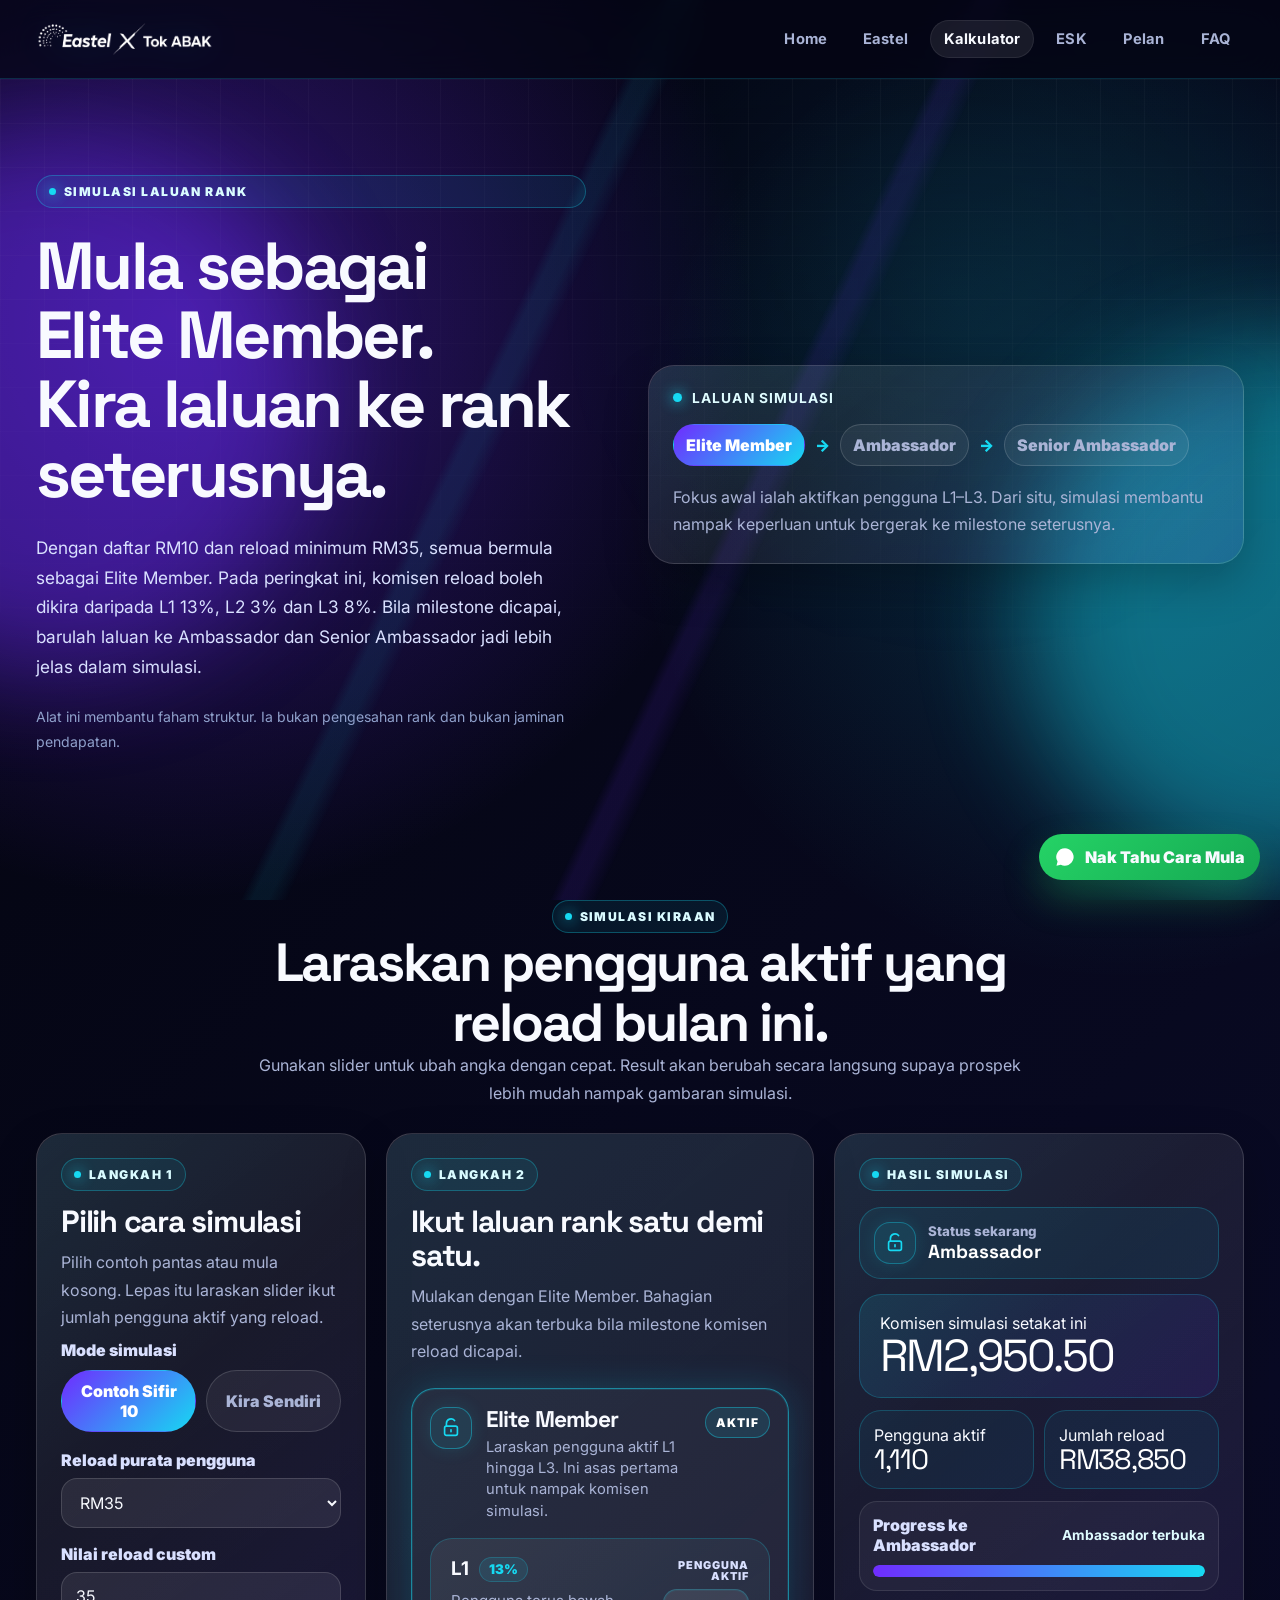
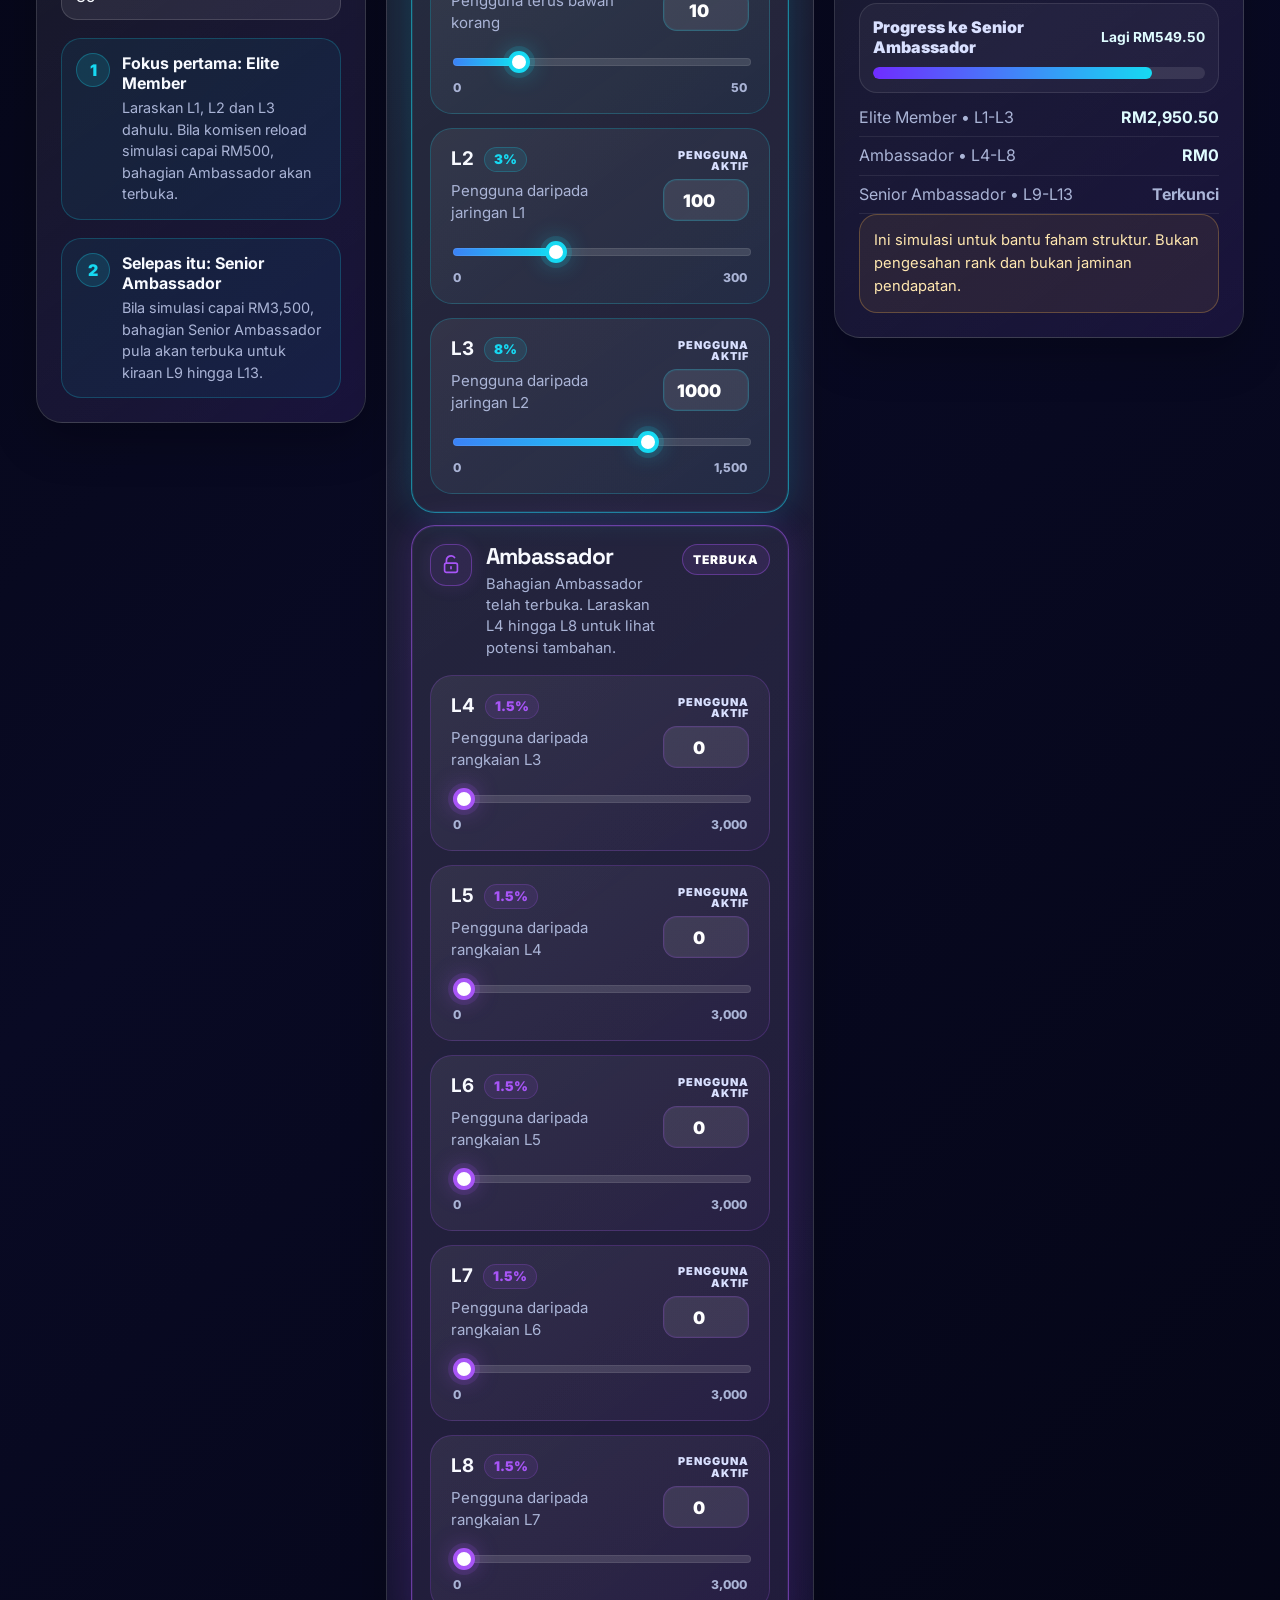
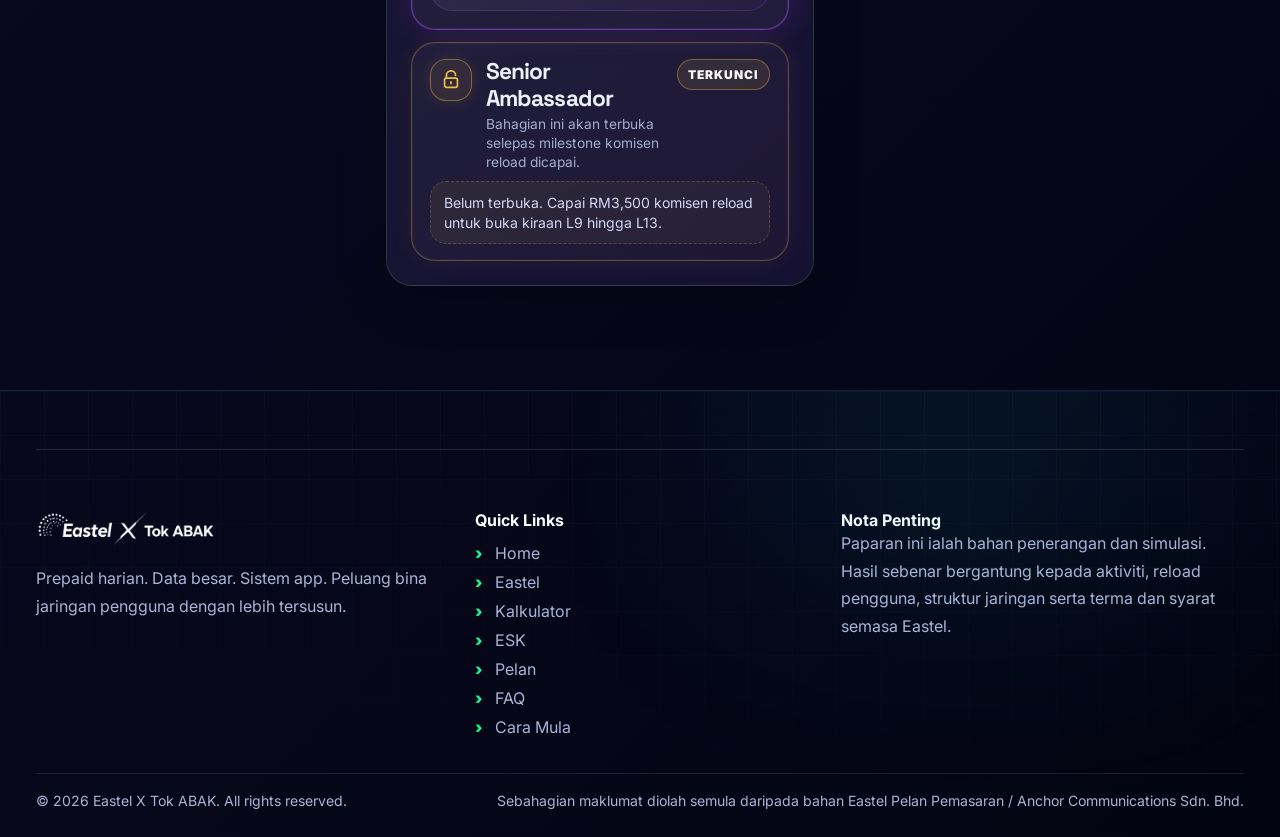
==== commit f3a07967: "Add files via upload" ====
--- a/calculator/index.html
+++ b/calculator/index.html
@@ -50,15 +50,15 @@
 <section class="section calculator-guided-section" data-income-calculator>
   <div class="container guided-calculator-intro reveal">
     <span class="eyebrow">Simulasi Kiraan</span>
-    <h2>Masukkan pengguna aktif yang reload bulan ini.</h2>
-    <p>Kira dari asas dahulu: Elite Member, kemudian lihat bila Ambassador dan Senior Ambassador mula terbuka dalam simulasi.</p>
+    <h2>Laraskan pengguna aktif yang reload bulan ini.</h2>
+    <p>Gunakan slider untuk ubah angka dengan cepat. Result akan berubah secara langsung supaya prospek lebih mudah nampak gambaran simulasi.</p>
   </div>
 
   <div class="container unlock-dashboard guided-unlock-dashboard">
     <aside class="dashboard-card rank-setup guided-setup reveal">
       <span class="eyebrow">Langkah 1</span>
-      <h2>Pilih cara kiraan</h2>
-      <p>Guna contoh untuk lihat gambaran segera, atau pilih kira sendiri untuk masukkan angka sebenar.</p>
+      <h2>Pilih cara simulasi</h2>
+      <p>Pilih contoh pantas atau mula kosong. Lepas itu laraskan slider ikut jumlah pengguna aktif yang reload.</p>
 
       <label class="field-label">Mode simulasi</label>
       <div class="preset-tabs unlock-presets guided-mode-tabs">
@@ -83,7 +83,7 @@
         <span class="help-icon" aria-hidden="true">1</span>
         <div>
           <strong>Fokus pertama: Elite Member</strong>
-          <p>Masukkan L1, L2 dan L3 dahulu. Bila komisen reload simulasi capai RM500, bahagian Ambassador akan terbuka.</p>
+          <p>Laraskan L1, L2 dan L3 dahulu. Bila komisen reload simulasi capai RM500, bahagian Ambassador akan terbuka.</p>
         </div>
       </div>
       <div class="unlock-help-card friendly-help-card">
--- a/style.css
+++ b/style.css
@@ -1007,3 +1007,518 @@
   .certificate-showcase-v14 .certificate-card h3{font-size:1.2rem;}
   .certificate-showcase-v14 .certificate-card p{font-size:.95rem;}
 }
+
+/* V15 Slider Calculator UX */
+.calculator-page .guided-calculator-intro h2{max-width:840px;}
+.calculator-page .guided-calculator-intro p{max-width:780px;}
+.slider-level-grid{display:grid;grid-template-columns:repeat(3,minmax(0,1fr));gap:14px;}
+.slider-level-card{padding:15px;border-radius:20px;gap:12px;background:linear-gradient(145deg,rgba(255,255,255,.07),rgba(22,217,242,.045));}
+.slider-level-card .level-card-head{display:flex;align-items:center;justify-content:space-between;gap:10px;}
+.slider-level-card .level-card-head b{font-size:1.05rem;}
+.slider-level-card em{font-style:normal;color:var(--muted);font-size:.88rem;line-height:1.35;min-height:2.4em;}
+.slider-value-row{display:flex;align-items:center;justify-content:space-between;gap:12px;margin-top:2px;}
+.slider-value-row span{font-size:.78rem;font-weight:900;text-transform:uppercase;letter-spacing:.08em;color:var(--muted);}
+.slider-number{width:84px!important;text-align:center;padding:9px 10px!important;border-radius:13px!important;font-weight:900!important;color:#fff!important;background:rgba(255,255,255,.085)!important;}
+.rank-slider{appearance:none;-webkit-appearance:none;width:100%;height:18px;padding:0!important;border:0!important;border-radius:999px!important;background:transparent!important;outline:none;cursor:pointer;}
+.rank-slider::-webkit-slider-runnable-track{height:8px;border-radius:999px;background:linear-gradient(90deg,var(--purple) 0,var(--cyan) var(--fill,0%),rgba(255,255,255,.13) var(--fill,0%),rgba(255,255,255,.13) 100%);box-shadow:inset 0 0 0 1px rgba(255,255,255,.08);}
+.rank-slider::-moz-range-track{height:8px;border-radius:999px;background:rgba(255,255,255,.13);box-shadow:inset 0 0 0 1px rgba(255,255,255,.08);}
+.rank-slider::-moz-range-progress{height:8px;border-radius:999px;background:linear-gradient(90deg,var(--purple),var(--cyan));}
+.rank-slider::-webkit-slider-thumb{-webkit-appearance:none;width:22px;height:22px;margin-top:-7px;border-radius:50%;background:#fff;border:4px solid var(--cyan);box-shadow:0 0 0 5px rgba(22,217,242,.13),0 0 24px rgba(22,217,242,.45);}
+.rank-slider::-moz-range-thumb{width:16px;height:16px;border-radius:50%;background:#fff;border:4px solid var(--cyan);box-shadow:0 0 0 5px rgba(22,217,242,.13),0 0 24px rgba(22,217,242,.45);}
+.rank-slider:disabled{opacity:.45;cursor:not-allowed;}
+.slider-scale{display:flex;align-items:center;justify-content:space-between;color:var(--muted);font-size:.72rem;font-weight:800;margin-top:-4px;}
+.guided-rank-panel.is-unlocked .slider-level-grid{animation:rankOpen .38s ease both;}
+.guided-rank-panel.is-locked .slider-level-grid{display:none;}
+.guided-rank-panel.is-unlocked{border-color:rgba(22,217,242,.26);box-shadow:0 0 34px rgba(22,217,242,.08);}
+@media(max-width:1120px){.slider-level-grid{grid-template-columns:repeat(2,minmax(0,1fr));}}
+@media(max-width:760px){
+  .slider-level-grid{grid-template-columns:1fr!important;gap:12px;}
+  .slider-level-card{padding:14px;border-radius:18px;}
+  .slider-level-card em{min-height:auto;font-size:.84rem;}
+  .slider-value-row{gap:10px;}
+  .slider-number{width:76px!important;}
+  .rank-slider::-webkit-slider-thumb{width:24px;height:24px;margin-top:-8px;}
+  .rank-slider::-moz-range-thumb{width:18px;height:18px;}
+  .calculator-page .guided-calculator-intro h2{font-size:clamp(1.75rem,8vw,2.45rem);}
+  .calculator-page .guided-calculator-intro p{font-size:.96rem;line-height:1.55;}
+}
+@media(max-width:420px){.slider-number{width:70px!important;font-size:.95rem!important}.slider-value-row span{font-size:.7rem}.slider-level-card .level-card-head b{font-size:1rem}}
+
+/* V16 Slider UX Fix — clearer one-row-per-level controls */
+.calculator-page .slider-level-grid{
+  display:flex!important;
+  flex-direction:column!important;
+  gap:14px!important;
+}
+.calculator-page .slider-level-card{
+  display:grid!important;
+  grid-template-columns:minmax(0,1fr) minmax(86px,96px)!important;
+  grid-template-areas:
+    "head value"
+    "desc value"
+    "range range"
+    "scale scale"!important;
+  align-items:center!important;
+  gap:8px 18px!important;
+  padding:18px 20px!important;
+  border-radius:22px!important;
+  min-height:0!important;
+  overflow:hidden!important;
+  border:1px solid rgba(22,217,242,.18)!important;
+  background:linear-gradient(145deg,rgba(255,255,255,.075),rgba(22,217,242,.035))!important;
+}
+.calculator-page .slider-level-card .level-card-head{
+  grid-area:head!important;
+  display:flex!important;
+  align-items:center!important;
+  justify-content:flex-start!important;
+  gap:10px!important;
+  min-width:0!important;
+}
+.calculator-page .slider-level-card .level-card-head b{
+  font-size:1.18rem!important;
+  line-height:1.1!important;
+  white-space:nowrap!important;
+}
+.calculator-page .slider-level-card .level-card-head small{
+  display:inline-flex!important;
+  align-items:center!important;
+  justify-content:center!important;
+  padding:5px 9px!important;
+  border-radius:999px!important;
+  color:var(--cyan)!important;
+  background:rgba(22,217,242,.10)!important;
+  border:1px solid rgba(22,217,242,.20)!important;
+  font-weight:900!important;
+  line-height:1!important;
+  white-space:nowrap!important;
+}
+.calculator-page .slider-level-card em{
+  grid-area:desc!important;
+  min-height:0!important;
+  max-width:520px!important;
+  font-size:.94rem!important;
+  line-height:1.45!important;
+  color:var(--muted)!important;
+}
+.calculator-page .slider-value-row{
+  grid-area:value!important;
+  display:flex!important;
+  flex-direction:column!important;
+  align-items:flex-end!important;
+  justify-content:center!important;
+  gap:7px!important;
+  margin:0!important;
+  min-width:0!important;
+}
+.calculator-page .slider-value-row span{
+  font-size:.68rem!important;
+  line-height:1.05!important;
+  text-align:right!important;
+  letter-spacing:.09em!important;
+  color:var(--muted-strong)!important;
+}
+.calculator-page .slider-number{
+  width:86px!important;
+  max-width:86px!important;
+  height:42px!important;
+  text-align:center!important;
+  padding:8px 10px!important;
+  border-radius:14px!important;
+  font-size:1.08rem!important;
+  background:rgba(255,255,255,.09)!important;
+  border:1px solid rgba(255,255,255,.16)!important;
+  box-shadow:inset 0 0 0 1px rgba(22,217,242,.04)!important;
+}
+.calculator-page .rank-slider{
+  grid-area:range!important;
+  margin-top:8px!important;
+  height:24px!important;
+}
+.calculator-page .slider-scale{
+  grid-area:scale!important;
+  margin-top:-4px!important;
+  padding:0 2px!important;
+  font-size:.76rem!important;
+}
+.calculator-page .guided-rank-panel .rank-unlock-head{
+  align-items:flex-start!important;
+}
+.calculator-page .guided-rank-panel .rank-unlock-head h3{
+  margin-bottom:3px!important;
+}
+@media(max-width:640px){
+  .calculator-page .slider-level-card{
+    grid-template-columns:1fr auto!important;
+    grid-template-areas:
+      "head head"
+      "desc desc"
+      "value value"
+      "range range"
+      "scale scale"!important;
+    padding:16px!important;
+    gap:10px!important;
+  }
+  .calculator-page .slider-value-row{
+    width:100%!important;
+    flex-direction:row!important;
+    align-items:center!important;
+    justify-content:space-between!important;
+    padding:10px 12px!important;
+    border-radius:16px!important;
+    background:rgba(255,255,255,.055)!important;
+    border:1px solid rgba(255,255,255,.10)!important;
+  }
+  .calculator-page .slider-value-row span{
+    text-align:left!important;
+    font-size:.72rem!important;
+  }
+  .calculator-page .slider-number{
+    width:82px!important;
+    max-width:82px!important;
+    height:40px!important;
+  }
+  .calculator-page .rank-slider{
+    margin-top:2px!important;
+  }
+  .calculator-page .slider-level-card .level-card-head b{
+    font-size:1.1rem!important;
+  }
+}
+@media(max-width:380px){
+  .calculator-page .slider-level-card{padding:14px!important;}
+  .calculator-page .slider-value-row{padding:9px 10px!important;}
+  .calculator-page .slider-number{width:74px!important;max-width:74px!important;font-size:1rem!important;}
+}
+
+
+/* V17 Calculator Rank Journey Polish — compact locked cards + rank color accents */
+.calculator-page .guided-rank-panel{
+  --rank-accent: var(--cyan);
+  --rank-accent-2: #5ee7ff;
+  --rank-rgb: 22,217,242;
+  border-color: rgba(var(--rank-rgb), .30) !important;
+  box-shadow: 0 0 32px rgba(var(--rank-rgb), .08), inset 0 0 0 1px rgba(255,255,255,.035) !important;
+}
+.calculator-page .guided-rank-panel[data-group="elite"]{
+  --rank-accent: #16d9f2;
+  --rank-accent-2: #3b82f6;
+  --rank-rgb: 22,217,242;
+}
+.calculator-page .guided-rank-panel[data-group="ambassador"]{
+  --rank-accent: #a855f7;
+  --rank-accent-2: #7c3aed;
+  --rank-rgb: 168,85,247;
+}
+.calculator-page .guided-rank-panel[data-group="senior"]{
+  --rank-accent: #f7c948;
+  --rank-accent-2: #f59e0b;
+  --rank-rgb: 247,201,72;
+}
+.calculator-page .guided-rank-panel.is-locked{
+  padding:16px 18px !important;
+  opacity:.96 !important;
+  background:linear-gradient(145deg,rgba(255,255,255,.045),rgba(var(--rank-rgb),.035)) !important;
+}
+.calculator-page .guided-rank-panel.is-unlocked{
+  border-color: rgba(var(--rank-rgb), .54) !important;
+  box-shadow: 0 0 34px rgba(var(--rank-rgb), .18), inset 0 0 0 1px rgba(var(--rank-rgb), .12) !important;
+}
+.calculator-page .guided-rank-panel .state-icon,
+.calculator-page .guided-rank-panel.is-unlocked .state-icon{
+  color:var(--rank-accent)!important;
+  border-color:rgba(var(--rank-rgb),.42)!important;
+  background:rgba(var(--rank-rgb),.09)!important;
+  box-shadow:0 0 18px rgba(var(--rank-rgb),.13)!important;
+}
+.calculator-page .guided-rank-panel .unlock-badge,
+.calculator-page .guided-rank-panel.is-unlocked .unlock-badge{
+  color:#fff!important;
+  border-color:rgba(var(--rank-rgb),.38)!important;
+  background:rgba(var(--rank-rgb),.11)!important;
+}
+.calculator-page .guided-rank-panel .rank-locked-message{
+  border-color:rgba(var(--rank-rgb),.24)!important;
+  background:linear-gradient(135deg,rgba(var(--rank-rgb),.08),rgba(255,255,255,.035))!important;
+  color:var(--muted-strong)!important;
+}
+.calculator-page .guided-rank-panel.is-locked [data-level-wrap],
+.calculator-page .guided-rank-panel [data-level-wrap][hidden]{
+  display:none!important;
+}
+.calculator-page .guided-rank-panel.is-unlocked [data-level-wrap]{
+  display:flex!important;
+  animation:rankOpen .38s ease both;
+}
+.calculator-page .slider-level-card{
+  border-color:rgba(var(--rank-rgb),.22)!important;
+  background:linear-gradient(145deg,rgba(255,255,255,.07),rgba(var(--rank-rgb),.045))!important;
+}
+.calculator-page .slider-level-card .level-card-head small{
+  color:var(--rank-accent)!important;
+  background:rgba(var(--rank-rgb),.10)!important;
+  border-color:rgba(var(--rank-rgb),.22)!important;
+}
+.calculator-page .slider-number{
+  border-color:rgba(var(--rank-rgb),.24)!important;
+  box-shadow:inset 0 0 0 1px rgba(var(--rank-rgb),.06)!important;
+}
+.calculator-page .rank-slider::-webkit-slider-runnable-track{
+  background:linear-gradient(90deg,var(--rank-accent-2) 0,var(--rank-accent) var(--fill,0%),rgba(255,255,255,.13) var(--fill,0%),rgba(255,255,255,.13) 100%)!important;
+}
+.calculator-page .rank-slider::-moz-range-progress{
+  background:linear-gradient(90deg,var(--rank-accent-2),var(--rank-accent))!important;
+}
+.calculator-page .rank-slider::-webkit-slider-thumb{
+  border-color:var(--rank-accent)!important;
+  box-shadow:0 0 0 5px rgba(var(--rank-rgb),.14),0 0 24px rgba(var(--rank-rgb),.45)!important;
+}
+.calculator-page .rank-slider::-moz-range-thumb{
+  border-color:var(--rank-accent)!important;
+  box-shadow:0 0 0 5px rgba(var(--rank-rgb),.14),0 0 24px rgba(var(--rank-rgb),.45)!important;
+}
+@media(max-width:640px){
+  .calculator-page .guided-rank-panel.is-locked{padding:14px 15px!important;}
+  .calculator-page .guided-rank-panel.is-locked .rank-unlock-head{align-items:center!important;}
+  .calculator-page .guided-rank-panel.is-locked .rank-locked-message{font-size:.9rem!important;line-height:1.42!important;margin-top:10px!important;}
+}
+
+/* V18 ESK Slider Calculator — practical slider controls */
+.esk-slider-dashboard{
+  --esk-accent:#16d9f2;
+  --esk-accent-2:#6f2cff;
+  --esk-rgb:22,217,242;
+  overflow:hidden;
+}
+.esk-slider-dashboard .esk-preset-tabs{
+  margin-bottom:18px;
+}
+.esk-slider-grid{
+  display:flex;
+  flex-direction:column;
+  gap:14px;
+  margin-top:10px;
+}
+.esk-slider-card{
+  display:grid;
+  grid-template-columns:minmax(0,1fr) minmax(86px,100px);
+  grid-template-areas:
+    "head value"
+    "desc value"
+    "range range"
+    "scale scale";
+  align-items:center;
+  gap:8px 18px;
+  padding:18px 20px;
+  border-radius:22px;
+  border:1px solid rgba(var(--esk-rgb),.26);
+  background:linear-gradient(145deg,rgba(255,255,255,.07),rgba(var(--esk-rgb),.045));
+  box-shadow:0 0 24px rgba(var(--esk-rgb),.07), inset 0 0 0 1px rgba(255,255,255,.035);
+}
+.esk-slider-card:nth-child(2){--esk-accent:#8b35ff;--esk-accent-2:#16d9f2;--esk-rgb:139,53,255;}
+.esk-slider-card:nth-child(3){--esk-accent:#f7c948;--esk-accent-2:#8b35ff;--esk-rgb:247,201,72;}
+.esk-slider-card .level-card-head{
+  grid-area:head;
+  display:flex;
+  align-items:center;
+  justify-content:flex-start;
+  gap:10px;
+  min-width:0;
+}
+.esk-slider-card .level-card-head b{
+  font-size:1.18rem;
+  line-height:1.1;
+  white-space:nowrap;
+}
+.esk-slider-card .level-card-head small{
+  display:inline-flex;
+  align-items:center;
+  justify-content:center;
+  padding:5px 9px;
+  border-radius:999px;
+  color:var(--esk-accent);
+  background:rgba(var(--esk-rgb),.10);
+  border:1px solid rgba(var(--esk-rgb),.25);
+  font-weight:900;
+  line-height:1;
+  white-space:nowrap;
+}
+.esk-slider-card em{
+  grid-area:desc;
+  font-style:normal;
+  min-height:0;
+  max-width:560px;
+  font-size:.94rem;
+  line-height:1.45;
+  color:var(--muted);
+}
+.esk-slider-card .slider-value-row{
+  grid-area:value;
+  display:flex;
+  flex-direction:column;
+  align-items:flex-end;
+  justify-content:center;
+  gap:7px;
+  margin:0;
+  min-width:0;
+}
+.esk-slider-card .slider-value-row span{
+  font-size:.68rem;
+  line-height:1.05;
+  text-align:right;
+  letter-spacing:.09em;
+  color:var(--muted-strong);
+  font-weight:900;
+  text-transform:uppercase;
+}
+.esk-slider-card .slider-number{
+  width:92px!important;
+  max-width:92px!important;
+  height:42px!important;
+  text-align:center!important;
+  padding:8px 10px!important;
+  border-radius:14px!important;
+  font-size:1.08rem!important;
+  font-weight:900!important;
+  color:#fff!important;
+  background:rgba(255,255,255,.09)!important;
+  border:1px solid rgba(var(--esk-rgb),.25)!important;
+  box-shadow:inset 0 0 0 1px rgba(var(--esk-rgb),.06)!important;
+}
+.esk-slider-card .rank-slider{
+  grid-area:range;
+  margin-top:8px;
+  height:24px;
+}
+.esk-slider-card .slider-scale{
+  grid-area:scale;
+  margin-top:-4px;
+  padding:0 2px;
+  font-size:.76rem;
+}
+.esk-slider-card .rank-slider::-webkit-slider-runnable-track{
+  background:linear-gradient(90deg,var(--esk-accent-2) 0,var(--esk-accent) var(--fill,0%),rgba(255,255,255,.13) var(--fill,0%),rgba(255,255,255,.13) 100%)!important;
+}
+.esk-slider-card .rank-slider::-moz-range-progress{
+  background:linear-gradient(90deg,var(--esk-accent-2),var(--esk-accent))!important;
+}
+.esk-slider-card .rank-slider::-webkit-slider-thumb{
+  border-color:var(--esk-accent)!important;
+  box-shadow:0 0 0 5px rgba(var(--esk-rgb),.14),0 0 24px rgba(var(--esk-rgb),.45)!important;
+}
+.esk-slider-card .rank-slider::-moz-range-thumb{
+  border-color:var(--esk-accent)!important;
+  box-shadow:0 0 0 5px rgba(var(--esk-rgb),.14),0 0 24px rgba(var(--esk-rgb),.45)!important;
+}
+.esk-slider-dashboard .esk-results{
+  margin-top:22px;
+}
+@media(max-width:760px){
+  .esk-slider-card{
+    grid-template-columns:1fr auto;
+    grid-template-areas:
+      "head head"
+      "desc desc"
+      "value value"
+      "range range"
+      "scale scale";
+    padding:16px;
+    gap:10px;
+  }
+  .esk-slider-card .slider-value-row{
+    width:100%;
+    flex-direction:row;
+    align-items:center;
+    justify-content:space-between;
+    padding:10px 12px;
+    border-radius:16px;
+    background:rgba(255,255,255,.055);
+    border:1px solid rgba(255,255,255,.10);
+  }
+  .esk-slider-card .slider-value-row span{text-align:left;font-size:.72rem;}
+  .esk-slider-card .slider-number{width:84px!important;max-width:84px!important;height:40px!important;}
+  .esk-slider-card .rank-slider{margin-top:2px;}
+  .esk-slider-card .level-card-head b{font-size:1.1rem;}
+}
+@media(max-width:380px){
+  .esk-slider-card{padding:14px;}
+  .esk-slider-card .slider-number{width:74px!important;max-width:74px!important;font-size:1rem!important;}
+}
+
+/* V18 ESK Price Fix: keep price label below amount, not beside it */
+.price-card-row .price-card{
+  display:flex;
+  flex-direction:column;
+  align-items:flex-start;
+  justify-content:center;
+  gap:10px;
+  min-height:150px;
+}
+.price-card-row .price-card strong{
+  display:block;
+  line-height:.95;
+  letter-spacing:-.055em;
+  white-space:nowrap;
+}
+.price-card-row .price-card > span{
+  display:block;
+  width:100%;
+  margin:0;
+  color:var(--muted-strong);
+  font-weight:800;
+  line-height:1.25;
+}
+.price-card-row .old-price strong{
+  width:max-content;
+}
+@media(max-width:760px){
+  .price-card-row .price-card{
+    min-height:126px;
+    gap:8px;
+    padding:24px 22px;
+  }
+  .price-card-row .price-card strong{
+    font-size:clamp(2.55rem,12vw,4rem);
+  }
+}
+
+
+/* FAQ V19 content refresh */
+.faq-hero-v2{min-height:auto;padding:96px 0 82px;}
+.faq-hero-grid{grid-template-columns:minmax(0,1.05fr) minmax(340px,.95fr);align-items:center;}
+.faq-hero-v2 h1{max-width:920px;font-size:clamp(3rem,6vw,5.8rem);letter-spacing:-.06em;line-height:.98;}
+.faq-summary-card{padding:34px;border-color:rgba(22,217,242,.28);}
+.faq-summary-card h3{font-size:clamp(1.45rem,2.4vw,2.2rem);margin:14px 0 12px;}
+.faq-head-v2{max-width:920px;margin-inline:auto;text-align:center;margin-bottom:34px;}
+.faq-list-v2{max-width:1040px;gap:16px;}
+.faq-item-v2{border-color:rgba(22,217,242,.18);background:linear-gradient(145deg,rgba(18,24,60,.82),rgba(10,11,38,.72));}
+.faq-question-v2{padding:20px 22px;align-items:center;}
+.faq-q-left{display:grid;grid-template-columns:54px 1fr;gap:16px;align-items:center;min-width:0;}
+.faq-number{width:44px;height:44px;border-radius:15px;display:grid;place-items:center;background:linear-gradient(135deg,rgba(111,44,255,.7),rgba(22,217,242,.65));border:1px solid rgba(22,217,242,.36);box-shadow:0 0 18px rgba(22,217,242,.16);font-weight:950;color:#fff;font-family:"Space Grotesk",Inter,sans-serif;font-size:1rem;letter-spacing:.02em;}
+.faq-question-v2 span:last-child:not(.faq-icon){line-height:1.35;}
+.faq-item-v2 .faq-answer p{font-size:1.02rem;color:var(--muted-strong);line-height:1.75;}
+.faq-item-v2.open .faq-number{box-shadow:0 0 26px rgba(22,217,242,.34);}
+.faq-note{max-width:1040px;margin:22px auto 0;border:1px solid rgba(255,184,77,.24);background:rgba(255,184,77,.075);border-radius:24px;padding:20px 22px;color:#ffe7b0;}
+.faq-note strong{display:block;margin-bottom:6px;color:#fff;font-size:1.02rem;}
+.faq-note p{margin:0;color:#ffe7b0;line-height:1.65;}
+@media(max-width:900px){
+  .faq-hero-grid{grid-template-columns:1fr;gap:26px;}
+  .faq-hero-v2{padding:72px 0 60px;}
+  .faq-summary-card{padding:24px;}
+}
+@media(max-width:640px){
+  .faq-hero-v2 h1{font-size:clamp(2.35rem,12vw,3.75rem);line-height:1.02;}
+  .faq-hero-v2 .lead{font-size:1rem;line-height:1.65;}
+  .faq-head-v2{text-align:left;margin-bottom:24px;}
+  .faq-head-v2 h2{font-size:clamp(2rem,9vw,3rem);}
+  .faq-list-v2{gap:12px;}
+  .faq-question-v2{padding:16px 14px;gap:12px;}
+  .faq-q-left{grid-template-columns:42px 1fr;gap:12px;}
+  .faq-number{width:36px;height:36px;border-radius:12px;font-size:.86rem;}
+  .faq-question-v2{font-size:.98rem;line-height:1.35;}
+  .faq-icon{width:30px;height:30px;}
+  .faq-answer>div{padding:0 16px;}
+  .faq-item.open .faq-answer>div{padding-bottom:18px;}
+  .faq-item-v2 .faq-answer p{font-size:.96rem;line-height:1.68;}
+  .faq-note{padding:18px 16px;border-radius:20px;}
+}
